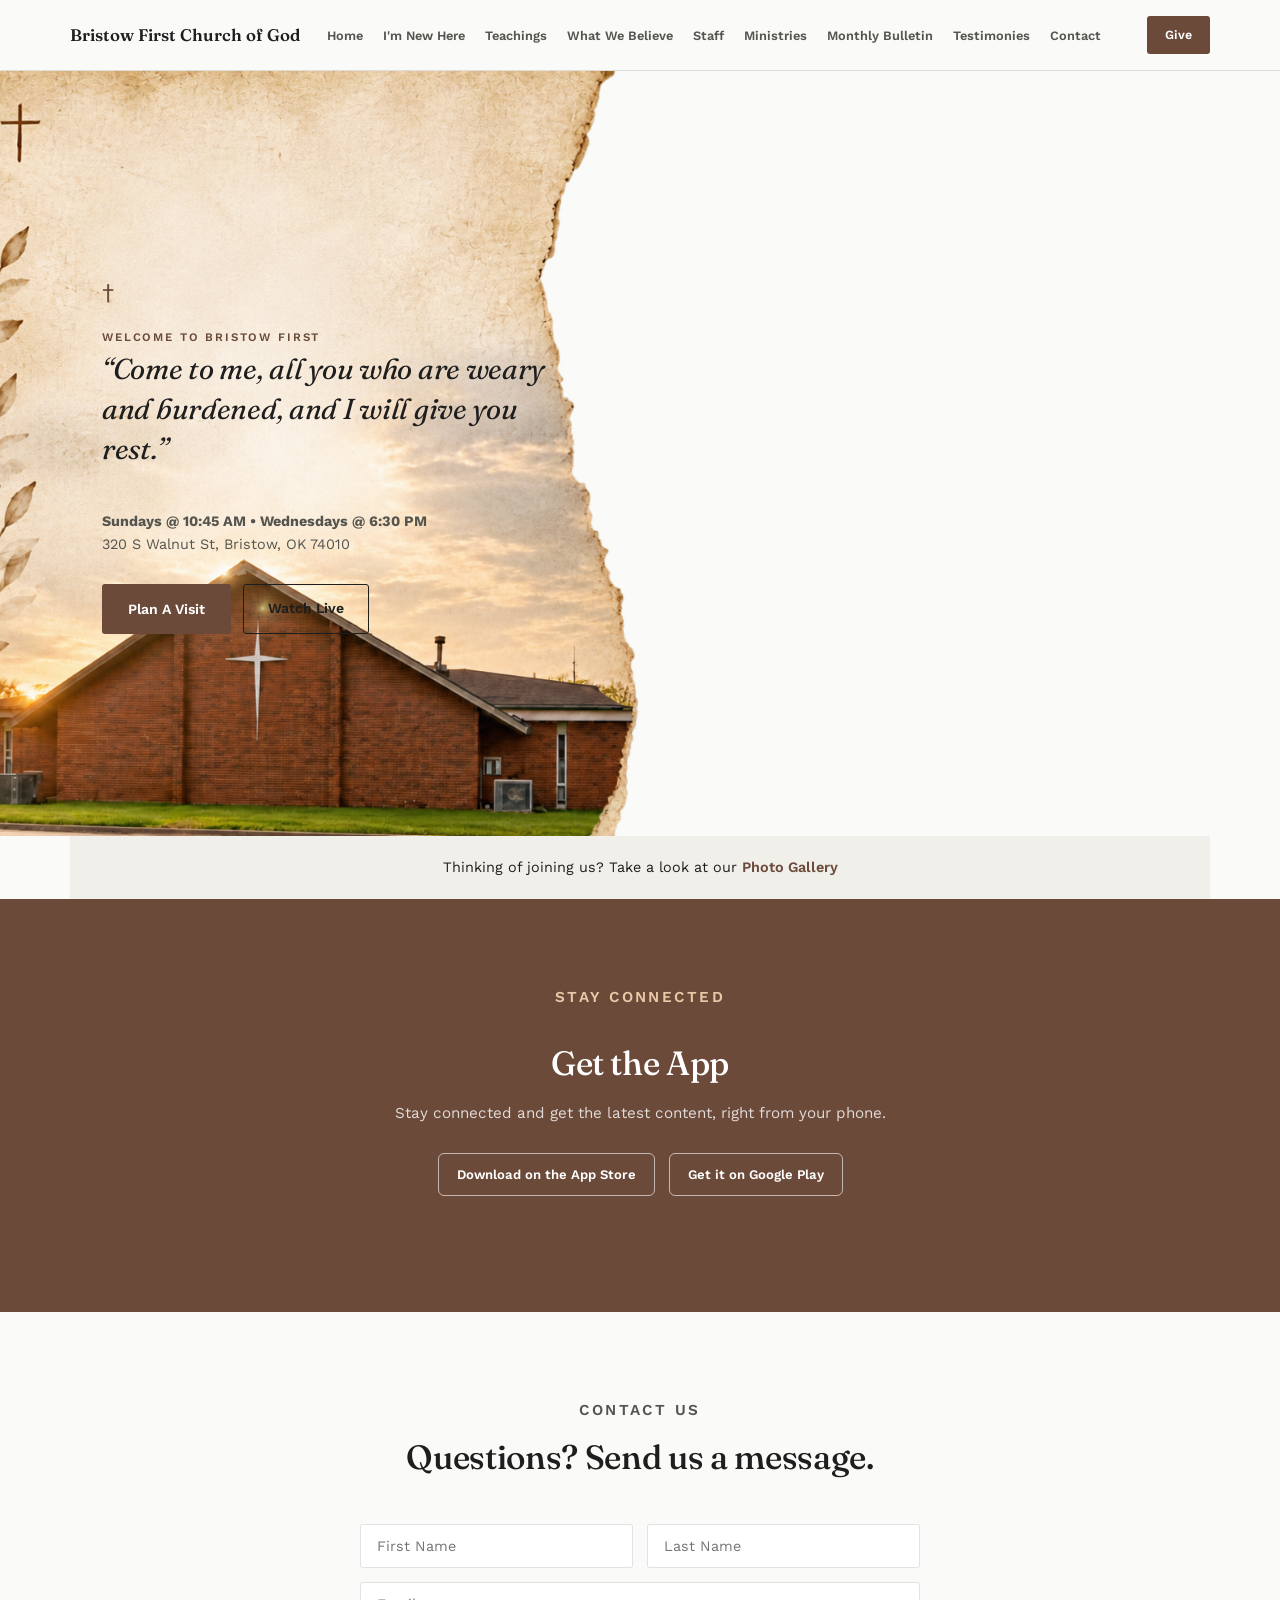
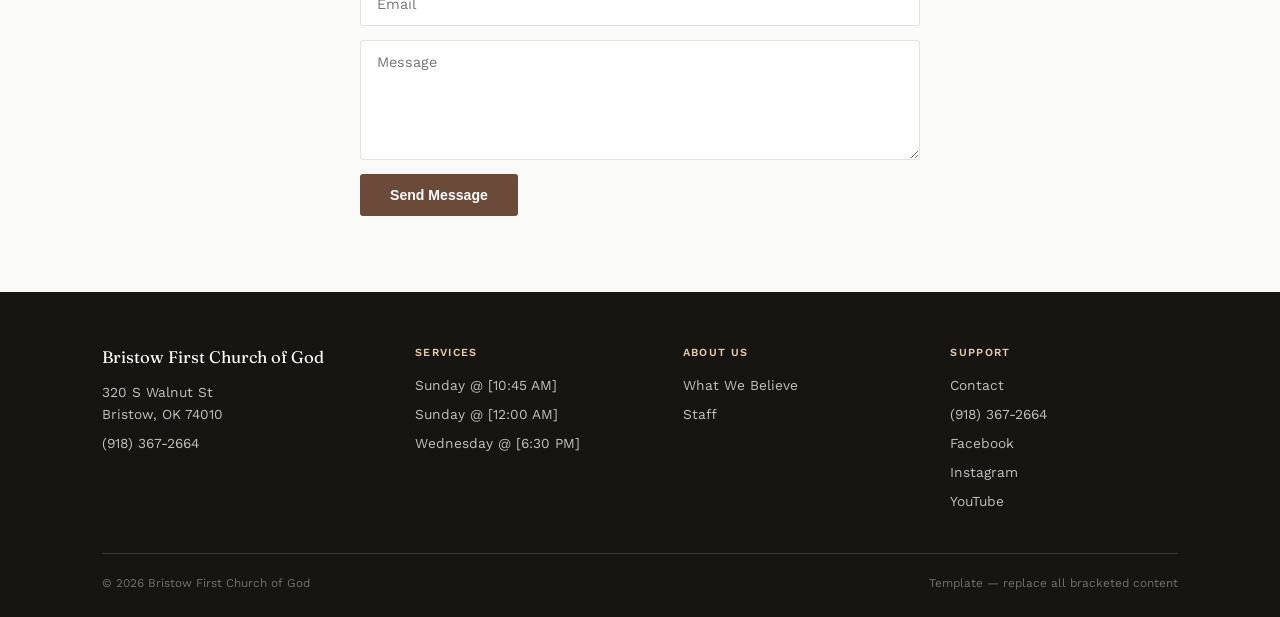
==== index.html @ 382f7d97 "added slideshow and hero banner" ====
<!DOCTYPE html>
<html lang="en">
<head>
<meta charset="UTF-8">
<meta name="viewport" content="width=device-width, initial-scale=1.0">
<title>Bristow First Church of God</title>
<link rel="preconnect" href="https://fonts.googleapis.com">
<link href="https://fonts.googleapis.com/css2?family=Fraunces:ital,opsz,wght@0,9..144,300;0,9..144,400;0,9..144,500;0,9..144,600;1,9..144,400&family=Work+Sans:wght@300;400;500;600&display=swap" rel="stylesheet">
<link rel="stylesheet" href="styles.css">
</head>
<body>

<header>
  <div class="wrap nav-row">
    <a href="index.html" class="brand">Bristow First Church of God</a>
    
    <!-- Mobile Hamburger Button -->
    <button class="nav-toggle" id="navToggle" aria-label="Toggle navigation">
      <span class="icon-bar"></span>
      <span class="icon-bar"></span>
      <span class="icon-bar"></span>
    </button>

    <!-- Navigation Menu (Slides out on mobile) -->
    <nav id="navMenu">
      <div class="mobile-nav-header">
        <span class="mobile-brand">Bristow First Church of God</span>
        <button class="nav-close" id="navClose" aria-label="Close menu">&times;</button>
      </div>
      <ul>
        <li><a href="index.html">Home</a></li>
        <li><a href="new.html">I'm New Here</a></li>
        <li><a href="teachings.html">Teachings</a></li>
        <li><a href="believe.html">What We Believe</a></li>
        <li><a href="staff.html">Staff</a></li>
        <li><a href="ministries.html">Ministries</a></li>
        <li><a href="bulletin.html">Monthly Bulletin</a></li>
        <li><a href="testimonies.html">Testimonies</a></li>
        <li><a href="contact.html">Contact</a></li>
        <li><a href="give.html" class="mobile-give-link">Give</a></li>
      </ul>
    </nav>
    <a href="give.html" class="nav-give desktop-only">Give</a>
  </div>
</header>

<section class="hero-wrapper">
  <!-- 1. The background slideshow container (fills the right side) -->
  <div class="slideshow-container">
    <div class="slide active" style="background-image: url('slide1.jpg');"></div>
    <div class="slide" style="background-image: url('slide2.jpg');"></div>
    <div class="slide" style="background-image: url('slide3.jpg');"></div>
  </div>

  <!-- 2. The torn-paper frame overlay (Your PNG/SVG image with transparent right side) -->
  <img src="torn-paper-frame.png" class="hero-frame-overlay" alt="Hero background design" />

  <!-- 3. The hero content positioned on top of the left side -->
  <div class="wrap hero-content">
    <div class="hero-text-block">
      <div class="cross-icon">†</div>
      <span class="eyebrow">WELCOME TO BRISTOW FIRST</span>
      <h1 class="hero-verse">“Come to me, all you who are weary and burdened, and I will give you rest.”</h1>
      
      <p class="hero-info">
        <strong>Sundays @ 10:45 AM • Wednesdays @ 6:30 PM</strong><br>
        320 S Walnut St, Bristow, OK 74010
      </p>

      <div class="hero-cta">
        <a href="#visit" class="btn-primary">Plan A Visit</a>
        <a href="#live" class="btn-outline-dark">Watch Live</a>
      </div>
    </div>
  </div>
</section>

<div class="gallery-strip wrap">
  Thinking of joining us? Take a look at our <a href="#">Photo Gallery</a>
</div>

<section class="app-band" id="ministries">
  <div class="wrap section-head">
    <p class="eyebrow" style="color:#E8C9A8;">Stay Connected</p>
    <h2>Get the App</h2>
    <p>Stay connected and get the latest content, right from your phone.</p>
    <div class="app-badges">
      <span class="app-badge">Download on the App Store</span>
      <span class="app-badge">Get it on Google Play</span>
    </div>
  </div>
</section>

<section id="contact">
  <div class="wrap">
    <div class="section-head">
      <p class="eyebrow">Contact Us</p>
      <h2>Questions? Send us a message.</h2>
    </div>
    <form class="contact-form" id="contactForm" onsubmit="handleContactSubmit(event)">
      <div class="form-row">
        <input type="text" id="firstName" placeholder="First Name" required>
        <input type="text" id="lastName" placeholder="Last Name" required>
      </div>
      <input type="email" id="email" placeholder="Email" required>
      <textarea id="message" placeholder="Message" required></textarea>
      <button type="submit">Send Message</button>
      <div id="formFeedback" style="display:none; font-size:0.9rem; font-weight:600; padding:10px; border-radius:4px; text-align:center; margin-top:10px;"></div>
    </form>
    <script>
    function handleContactSubmit(e) {
      e.preventDefault();
      const feedback = document.getElementById('formFeedback');
      
      // Custom form processing logic (e.g., integrate with Formspree, Web3Forms, or custom API)
      feedback.style.display = 'block';
      feedback.style.background = '#d4edda';
      feedback.style.color = '#155724';
      feedback.innerText = 'Thank you! Your message has been sent successfully.';
      
      document.getElementById('contactForm').reset();
    }
    </script>
  </div>
</section>

<footer>
  <div class="wrap">
    <div class="footer-grid">
      <div>
        <div class="footer-brand">Bristow First Church of God</div>
        <p>320 S Walnut St<br>Bristow, OK 74010</p>
        <p>(918) 367-2664</p>
      </div>
      <div>
        <h5>Services</h5>
        <p>Sunday @ [10:45 AM]</p>
        <p>Sunday @ [12:00 AM]</p>
        <p>Wednesday @ [6:30 PM]</p>
      </div>
      <div>
        <h5>About Us</h5>
        <a href="#beliefs">What We Believe</a>
        <a href="#staff">Staff</a>
      </div>
      <div>
        <h5>Support</h5>
        <a href="#contact">Contact</a>
        <p>(918) 367-2664</p>
        <a href="#">Facebook</a>
        <a href="#">Instagram</a>
        <a href="#">YouTube</a>
      </div>
    </div>
    <div class="footer-bottom">
      <span>© 2026 Bristow First Church of God</span>
      <span>Template — replace all bracketed content</span>
    </div>
  </div>
</footer>
<script>
  const navToggle = document.getElementById('navToggle');
  const navClose = document.getElementById('navClose');
  const navMenu = document.getElementById('navMenu');

  if (navToggle && navMenu) {
    navToggle.addEventListener('click', () => {
      navMenu.classList.add('is-open');
      document.body.style.overflow = 'hidden'; // Prevent background scrolling
    });
  }

  if (navClose && navMenu) {
    navClose.addEventListener('click', () => {
      navMenu.classList.remove('is-open');
      document.body.style.overflow = '';
    });
  }

  document.addEventListener("DOMContentLoaded", () => {
  const slides = document.querySelectorAll(".slide");
  let currentSlide = 0;

  function nextSlide() {
    slides[currentSlide].classList.remove("active");
    currentSlide = (currentSlide + 1) % slides.length;
    slides[currentSlide].classList.add("active");
  }

  // Change image every 5 seconds
  setInterval(nextSlide, 5000);
});
</script>
</body>
</html>
---- styles.css ----
:root {
  --bg: #FAFAF8;
  --ink: #1E1E1E;
  --ink-soft: #55554F;
  --accent: #6B4A3A;
  --accent-deep: #543A2E;
  --line: rgba(30,30,30,0.12);
  --panel: #F1EFEA;
}
* { box-sizing: border-box; margin: 0; padding: 0; }
html { scroll-behavior: smooth; }
body {
  background: var(--bg); color: var(--ink);
  font-family: 'Work Sans', sans-serif; line-height: 1.6;
  -webkit-font-smoothing: antialiased;
}
h1, h2, h3 { font-family: 'Fraunces', serif; font-weight: 500; letter-spacing: -0.01em; }
a { color: inherit; text-decoration: none; }
.wrap { max-width: 1140px; margin: 0 auto; padding: 0 32px; }
.eyebrow { font-size: 0.72rem; letter-spacing: 0.16em; text-transform: uppercase; color: var(--accent); font-weight: 600; }

/* ---- Header / wide flat nav ---- */
header { position: sticky; top: 0; z-index: 50; background: rgba(250,250,248,0.95); backdrop-filter: blur(8px); border-bottom: 1px solid var(--line); }
.nav-row { display: flex; align-items: center; justify-content: space-between; padding: 16px 0; gap: 20px; }
.brand { font-family: 'Fraunces', serif; font-size: 1.05rem; font-weight: 600; white-space: nowrap; }
nav ul { list-style: none; display: flex; gap: 20px; flex-wrap: wrap; }
nav a { font-size: 0.8rem; font-weight: 600; color: var(--ink-soft); white-space: nowrap; }
nav a:hover, nav a.active { color: var(--accent); }
.nav-give { background: var(--accent); color: #fff !important; padding: 9px 18px; border-radius: 3px; font-size: 0.78rem; font-weight: 600; white-space: nowrap; }
.nav-give:hover { background: var(--accent-deep); }

/* ---- Hero: full-bleed image w/ overlay verse + service times card ---- */
.hero {
  position: relative;
  min-height: 84vh;
  display: flex; align-items: flex-end;
  background: linear-gradient(180deg, rgba(30,25,20,0.15) 0%, rgba(20,16,13,0.75) 100%), var(--panel);
  color: #fff;
}
.hero-placeholder-note {
  position: absolute; top: 16px; left: 16px;
  background: rgba(255,255,255,0.9); color: var(--ink);
  font-size: 0.72rem; font-weight: 600; padding: 6px 12px; border-radius: 3px;
}
.hero-inner { width: 100%; padding: 60px 0 48px; }
.hero-verse {
  font-size: clamp(1.3rem, 2.6vw, 1.8rem);
  font-style: italic; font-weight: 400;
  max-width: 26ch; margin-bottom: 40px;
  line-height: 1.4;
}
.hero-panel {
  display: flex; justify-content: space-between; align-items: flex-end;
  gap: 32px; flex-wrap: wrap;
  border-top: 1px solid rgba(255,255,255,0.25); padding-top: 28px;
}
.hero-addr { font-size: 0.9rem; letter-spacing: 0.03em; }
.hero-times .eyebrow { color: #E8C9A8; }
.hero-times-list { font-size: 0.95rem; margin-top: 8px; line-height: 1.7; }
.hero-cta { display: flex; gap: 12px; flex-wrap: wrap; }
.btn-primary { background: var(--accent); color: #fff; padding: 14px 26px; border-radius: 3px; font-size: 0.88rem; font-weight: 600; display: inline-block; transition: background 0.2s; }
.btn-primary:hover { background: var(--accent-deep); }
.btn-outline { border: 1.5px solid rgba(255,255,255,0.7); color: #fff; padding: 12.5px 24px; border-radius: 3px; font-size: 0.88rem; font-weight: 600; display: inline-block; }
.btn-outline:hover { background: rgba(255,255,255,0.12); }

/* Hero Container Layering */
.hero-wrapper {
  position: relative;
  width: 100%;
  min-height: 85vh;
  overflow: hidden;
  display: flex;
  align-items: center;
}

/* 1. Background Slideshow (Sits behind the frame) */
.slideshow-container {
  position: absolute;
  top: 0;
  right: 0;
  width: 55%; /* Covers the right section */
  height: 100%;
  z-index: 1;
}

.slide {
  position: absolute;
  inset: 0;
  background-size: cover;
  background-position: center;
  opacity: 0;
  transition: opacity 1.2s ease-in-out;
}

.slide.active {
  opacity: 1;
}

/* 2. Torn Paper Frame Overlay */
.hero-frame-overlay {
  position: absolute;
  inset: 0;
  width: 100%;
  height: 100%;
  object-fit: cover;
  z-index: 2; /* Sits on top of the slideshow */
  pointer-events: none;
}

/* 3. Foreground Text Content */
.hero-content {
  position: relative;
  z-index: 3; /* Sits above everything */
  width: 100%;
}

.hero-text-block {
  max-width: 480px;
  padding: 40px 0;
}

.cross-icon {
  font-size: 1.5rem;
  color: var(--accent);
  margin-bottom: 12px;
}

.hero-info {
  margin: 20px 0 28px;
  font-size: 0.9rem;
  color: var(--ink-soft);
  line-height: 1.6;
}

.btn-outline-dark {
  border: 1.5px solid var(--ink);
  color: var(--ink);
  padding: 12.5px 24px;
  border-radius: 3px;
  font-size: 0.88rem;
  font-weight: 600;
  display: inline-block;
  transition: all 0.2s;
}

.btn-outline-dark:hover {
  background: var(--ink);
  color: #fff;
}

/* Mobile Adjustments */
@media (max-width: 900px) {
  .slideshow-container {
    width: 100%;
    opacity: 0.3; /* Soft background on small screens */
  }
}

/* ---- Gallery teaser link ---- */
.gallery-strip { padding: 20px 0; text-align: center; background: var(--panel); font-size: 0.9rem; }
.gallery-strip a { color: var(--accent); font-weight: 600; }
.gallery-strip a:hover { text-decoration: underline; }

section { padding: 76px 0; }
.section-head { max-width: 560px; margin: 0 auto 40px; text-align: center; }
.section-head h2 { font-size: clamp(1.6rem, 2.8vw, 2.1rem); margin-top: 8px; }
.section-head p { color: var(--ink-soft); margin-top: 10px; font-size: 0.95rem; }

/* ---- Get the App block ---- */
.app-band { background: var(--accent); color: #fff; text-align: center; }
.app-band h2 { color: #fff; }
.app-band p { color: rgba(255,255,255,0.8); margin: 10px 0 28px; }
.app-badges { display: flex; justify-content: center; gap: 14px; flex-wrap: wrap; }
.app-badge {
  border: 1.5px solid rgba(255,255,255,0.6); border-radius: 6px;
  padding: 10px 18px; font-size: 0.82rem; font-weight: 600;
}

/* ---- Contact form ---- */
.contact-form { max-width: 560px; margin: 0 auto; display: grid; gap: 14px; }
.form-row { display: grid; grid-template-columns: 1fr 1fr; gap: 14px; }
input, textarea {
  width: 100%; padding: 13px 16px; border: 1px solid var(--line); border-radius: 3px;
  font-family: 'Work Sans', sans-serif; font-size: 0.9rem; background: #fff; color: var(--ink);
}
textarea { min-height: 120px; resize: vertical; }
.contact-form button {
  justify-self: start; background: var(--accent); color: #fff; border: none;
  padding: 13px 30px; border-radius: 3px; font-size: 0.88rem; font-weight: 600; cursor: pointer;
}
.contact-form button:hover { background: var(--accent-deep); }

/* ---- Footer: Services / About / Support columns ---- */
footer { background: #171512; color: rgba(250,250,248,0.75); padding: 52px 0 24px; }
.footer-grid { display: grid; grid-template-columns: 1.2fr 1fr 1fr 1fr; gap: 40px; padding-bottom: 34px; border-bottom: 1px solid rgba(250,250,248,0.15); }
.footer-brand { font-family: 'Fraunces', serif; color: #fff; font-size: 1.05rem; margin-bottom: 10px; }
.footer-grid h5 { font-size: 0.68rem; letter-spacing: 0.12em; text-transform: uppercase; color: #E8C9A8; margin-bottom: 12px; font-weight: 600; }
.footer-grid p, .footer-grid a { font-size: 0.86rem; display: block; margin-bottom: 7px; color: rgba(250,250,248,0.75); }
.footer-grid a:hover { color: #fff; }
.footer-bottom { padding-top: 20px; display: flex; justify-content: space-between; font-size: 0.74rem; color: rgba(250,250,248,0.4); flex-wrap: wrap; gap: 10px; }

/* ==========================================================
   "I'm New Here" page
   ========================================================== */

/* Simple page header banner (no full hero image needed here) */
.page-banner {
  background: var(--panel);
  padding: 64px 0 48px;
  text-align: center;
  border-bottom: 1px solid var(--line);
}
.page-banner h1 { font-size: clamp(2rem, 4vw, 2.8rem); margin: 10px 0 16px; }
.page-banner p { color: var(--ink-soft); max-width: 56ch; margin: 0 auto; font-size: 1.02rem; }

/* Welcome video/media block */
.welcome-media {
  aspect-ratio: 16/9;
  max-width: 820px;
  margin: 0 auto;
  background: #17140f;
  border-radius: 6px;
  display: flex; align-items: center; justify-content: center;
  position: relative;
  overflow: hidden;
}
.welcome-media-note {
  color: rgba(255,255,255,0.55);
  font-size: 0.82rem;
  font-weight: 600;
  text-align: center;
}
.play-circle {
  width: 64px; height: 64px; border-radius: 50%;
  background: var(--accent);
  display: flex; align-items: center; justify-content: center;
  margin: 0 auto 14px;
}

/* Three-way CTA cards: Get Connected / I Need Prayer / Plan Your Visit */
.new-cta-grid {
  display: grid;
  grid-template-columns: repeat(3, 1fr);
  gap: 22px;
}
.new-cta-card {
  background: #fff;
  border: 1px solid var(--line);
  border-radius: 6px;
  padding: 34px 28px;
  text-align: center;
  transition: transform 0.2s, box-shadow 0.2s;
}
.new-cta-card:hover { transform: translateY(-3px); box-shadow: 0 18px 34px -20px rgba(30,30,30,0.28); }
.new-cta-icon {
  width: 48px; height: 48px; border-radius: 50%;
  background: var(--panel);
  display: flex; align-items: center; justify-content: center;
  margin: 0 auto 18px;
}
.new-cta-card h3 { font-size: 1.15rem; margin-bottom: 10px; }
.new-cta-card p { color: var(--ink-soft); font-size: 0.9rem; margin-bottom: 20px; }
.new-cta-card a.btn-primary { padding: 11px 22px; font-size: 0.82rem; }

/* "What to expect" simple list section */
.expect-list {
  max-width: 720px;
  margin: 0 auto;
  display: grid;
  gap: 22px;
}
.expect-item { display: flex; gap: 18px; align-items: flex-start; }
.expect-num {
  font-family: 'Fraunces', serif; font-style: italic; color: var(--accent);
  font-size: 1.15rem; width: 30px; flex-shrink: 0;
}
.expect-item h4 { font-size: 1rem; margin-bottom: 4px; }
.expect-item p { color: var(--ink-soft); font-size: 0.9rem; }

/* ==========================================================
   Teachings page
   ========================================================== */
.current-series {
  background: var(--panel);
  border-radius: 8px;
  padding: 36px;
  display: flex; justify-content: space-between; align-items: center;
  gap: 24px; flex-wrap: wrap;
  margin-bottom: 56px;
}
.current-series h3 { font-size: 1.3rem; margin: 6px 0 6px; }
.current-series p { color: var(--ink-soft); font-size: 0.92rem; }

.book-columns { display: grid; grid-template-columns: 1fr 1fr; gap: 48px; }
.book-columns h3 { font-size: 0.9rem; letter-spacing: 0.1em; text-transform: uppercase; color: var(--accent); margin-bottom: 18px; }
.book-list { list-style: none; columns: 2; gap: 20px; }
.book-list li { margin-bottom: 10px; break-inside: avoid; }
.book-list a { font-size: 0.92rem; color: var(--ink); border-bottom: 1px solid transparent; }
.book-list a:hover { color: var(--accent); border-bottom-color: var(--accent); }

.topic-chip-row { display: flex; flex-wrap: wrap; gap: 10px; margin-top: 56px; }
.topic-chip {
  border: 1px solid var(--line); border-radius: 20px; padding: 9px 18px;
  font-size: 0.84rem; font-weight: 500; color: var(--ink-soft);
}
.topic-chip:hover { border-color: var(--accent); color: var(--accent); }

/* ==========================================================
   What We Believe page
   ========================================================== */
.belief-block { max-width: 760px; margin: 0 auto; }
.belief-item { padding: 26px 0; border-bottom: 1px solid var(--line); }
.belief-item:last-child { border-bottom: none; }
.belief-item h3 { font-size: 1rem; letter-spacing: 0.06em; text-transform: uppercase; color: var(--accent); margin-bottom: 10px; }
.belief-item p { color: var(--ink-soft); font-size: 0.95rem; }
.belief-placeholder-flag {
  background: var(--panel); border: 1px dashed var(--accent);
  border-radius: 6px; padding: 18px 22px; font-size: 0.86rem; color: var(--ink-soft);
  margin-bottom: 44px;
}

/* ==========================================================
   Staff page
   ========================================================== */
.staff-section-label {
  font-family: 'Fraunces', serif; font-size: 1.4rem; margin: 64px 0 28px;
  padding-top: 8px; border-top: 1px solid var(--line);
}
.staff-section-label:first-of-type { border-top: none; margin-top: 0; }
.staff-grid { display: grid; grid-template-columns: repeat(3, 1fr); gap: 32px; }
.staff-grid.board { grid-template-columns: repeat(4, 1fr); }
.staff-card { text-align: left; }
.staff-photo {
  aspect-ratio: 1/1; border-radius: 6px; background: var(--panel);
  display: flex; align-items: center; justify-content: center;
  color: var(--ink-soft); font-size: 0.78rem; font-weight: 600; margin-bottom: 16px;
}
.staff-card h3 { font-size: 1.05rem; margin-bottom: 3px; }
.staff-card .staff-role { color: var(--accent); font-size: 0.84rem; font-weight: 600; margin-bottom: 4px; }
.staff-card .staff-email { color: var(--ink-soft); font-size: 0.82rem; }

/* ==========================================================
   Ministries page
   ========================================================== */
.ministries-grid { display: grid; grid-template-columns: repeat(3, 1fr); gap: 22px; }
.ministry-card {
  background: #fff; border: 1px solid var(--line); border-radius: 6px; padding: 28px;
  transition: transform 0.2s, box-shadow 0.2s;
}
.ministry-card:hover { transform: translateY(-3px); box-shadow: 0 16px 30px -18px rgba(30,30,30,0.25); }
.ministry-card h3 { font-size: 1.05rem; margin-bottom: 8px; }
.ministry-card p { color: var(--ink-soft); font-size: 0.88rem; }

/* ==========================================================
   Monthly Bulletin page
   ========================================================== */
.bulletin-frame {
  max-width: 640px; margin: 0 auto;
  aspect-ratio: 8.5/11; background: var(--panel); border: 1px solid var(--line); border-radius: 6px;
  display: flex; align-items: center; justify-content: center;
  color: var(--ink-soft); font-size: 0.85rem; font-weight: 600;
}
.bulletin-archive { max-width: 640px; margin: 32px auto 0; display: grid; gap: 10px; }
.bulletin-archive-row {
  display: flex; justify-content: space-between; align-items: center;
  padding: 14px 18px; border: 1px solid var(--line); border-radius: 4px; font-size: 0.9rem;
}
.bulletin-archive-row a { color: var(--accent); font-weight: 600; font-size: 0.84rem; }

/* ==========================================================
   Testimonies page
   ========================================================== */
.testimony-grid { display: grid; grid-template-columns: repeat(3, 1fr); gap: 24px; }
.testimony-card { background: #fff; border: 1px solid var(--line); border-radius: 6px; overflow: hidden; }
.testimony-thumb {
  aspect-ratio: 16/9; background: #17140f;
  display: flex; align-items: center; justify-content: center;
}
.testimony-body { padding: 18px 20px; }
.testimony-body h3 { font-size: 0.98rem; }

/* ==========================================================
   Contact page
   ========================================================== */
.contact-layout { display: grid; grid-template-columns: 1fr 1fr; gap: 64px; align-items: start; }
.contact-info-block { display: grid; gap: 28px; }
.contact-info-item h4 { font-size: 0.72rem; letter-spacing: 0.12em; text-transform: uppercase; color: var(--accent); margin-bottom: 8px; font-weight: 600; }
.contact-info-item p { font-size: 1rem; }
.service-time-row { display: flex; justify-content: space-between; font-size: 0.92rem; padding: 10px 0; border-bottom: 1px solid var(--line); }
.service-time-row:last-child { border-bottom: none; }

/* ==========================================================
   Give page
   ========================================================== */
.give-panel {
  max-width: 620px; margin: 0 auto;
  background: var(--panel); border-radius: 8px; padding: 48px;
  text-align: center;
}
.give-panel h2 { margin: 12px 0 14px; }
.give-panel p { color: var(--ink-soft); margin-bottom: 26px; }
.give-methods { display: flex; flex-direction: column; gap: 10px; margin-top: 30px; text-align: left; }
.give-method-row {
  display: flex; justify-content: space-between; align-items: center;
  background: #fff; border: 1px solid var(--line); border-radius: 4px; padding: 14px 18px; font-size: 0.9rem;
}

/* ==========================================================
   Responsive Breakpoints
   ========================================================== */

/* Tablet & Smaller Devices */
@media (max-width: 900px) {
  .wrap { padding: 0 20px; }
  .book-columns { grid-template-columns: 1fr; }
  .staff-grid, .staff-grid.board, .ministries-grid, .testimony-grid { grid-template-columns: repeat(2, 1fr); }
  .contact-layout { grid-template-columns: 1fr; gap: 40px; }
  .footer-grid { grid-template-columns: repeat(2, 1fr); gap: 30px; }
  nav ul { gap: 12px 16px; }
}

/* Base Navigation Styles */
.nav-toggle {
  display: none;
  background: none;
  border: none;
  cursor: pointer;
  padding: 8px;
  flex-direction: column;
  gap: 5px;
}

.icon-bar {
  display: block;
  width: 22px;
  height: 2px;
  background-color: var(--ink);
  transition: all 0.3s ease;
}

.mobile-nav-header {
  display: none;
}

.mobile-give-link {
  display: none;
}

/* Base Navigation Toggle Styling */
.nav-toggle {
  display: none;
  background: none;
  border: none;
  cursor: pointer;
  padding: 8px;
  flex-direction: column;
  gap: 5px;
}

.icon-bar {
  display: block;
  width: 22px;
  height: 2px;
  background-color: var(--ink);
  transition: all 0.3s ease;
}

.mobile-nav-header {
  display: none;
}

.mobile-give-link {
  display: none;
}

/* ==========================================
   Desktop Navigation (901px and above)
   ========================================== */
@media (min-width: 901px) {
  nav {
    position: static !important;
    width: auto !important;
    height: auto !important;
    background: transparent !important;
    opacity: 1 !important;
    pointer-events: auto !important;
    padding: 0 !important;
  }

  nav ul {
    display: flex !important;
    flex-direction: row !important;
    list-style: none;
    gap: 20px;
    margin: 0;
    padding: 0;
    align-items: center;
  }

  nav a {
    font-size: 0.8rem;
    font-weight: 600;
    color: var(--ink-soft);
    white-space: nowrap;
    text-decoration: none;
  }

  nav a:hover, nav a.active {
    color: var(--accent);
  }

  .nav-toggle,
  .mobile-nav-header,
  .mobile-give-link {
    display: none !important;
  }
}

/* ==========================================
   Mobile Navigation Overlay (900px and below)
   ========================================== */
@media (max-width: 900px) {
  .desktop-only {
    display: none !important;
  }

  .nav-toggle {
    display: flex;
  }

  /* Full-screen dark overlay menu */
  nav {
    position: fixed;
    top: 0;
    left: 0;
    width: 100vw;
    height: 100vh;
    background: rgba(18, 16, 14, 0.96);
    backdrop-filter: blur(10px);
    z-index: 100;
    padding: 32px 24px;
    display: flex;
    flex-direction: column;
    opacity: 0;
    pointer-events: none;
    transition: opacity 0.25s ease-in-out;
  }

  /* Active state toggled by JavaScript */
  nav.is-open {
    opacity: 1;
    pointer-events: auto;
  }

  .mobile-nav-header {
    display: flex;
    justify-content: space-between;
    align-items: center;
    width: 100%;
    margin-bottom: 24px;
    padding-bottom: 12px;
    border-bottom: 1px solid rgba(255, 255, 255, 0.1);
  }

  .mobile-brand {
    color: rgba(255, 255, 255, 0.5);
    font-size: 0.75rem;
    letter-spacing: 0.12em;
    text-transform: uppercase;
    font-weight: 600;
  }

  .nav-close {
    background: none;
    border: none;
    color: #fff;
    font-size: 2rem;
    line-height: 1;
    cursor: pointer;
  }

  nav ul {
    display: flex;
    flex-direction: column;
    align-items: flex-start;
    gap: 18px;
    width: 100%;
    padding: 0;
    list-style: none;
  }

  nav a {
    color: #ffffff;
    font-size: 1.25rem;
    font-weight: 500;
    text-decoration: none;
  }

  nav a:hover, nav a.active {
    color: #E8C9A8;
  }

  .mobile-give-link {
    display: inline-block;
    color: #fff;
  }
}
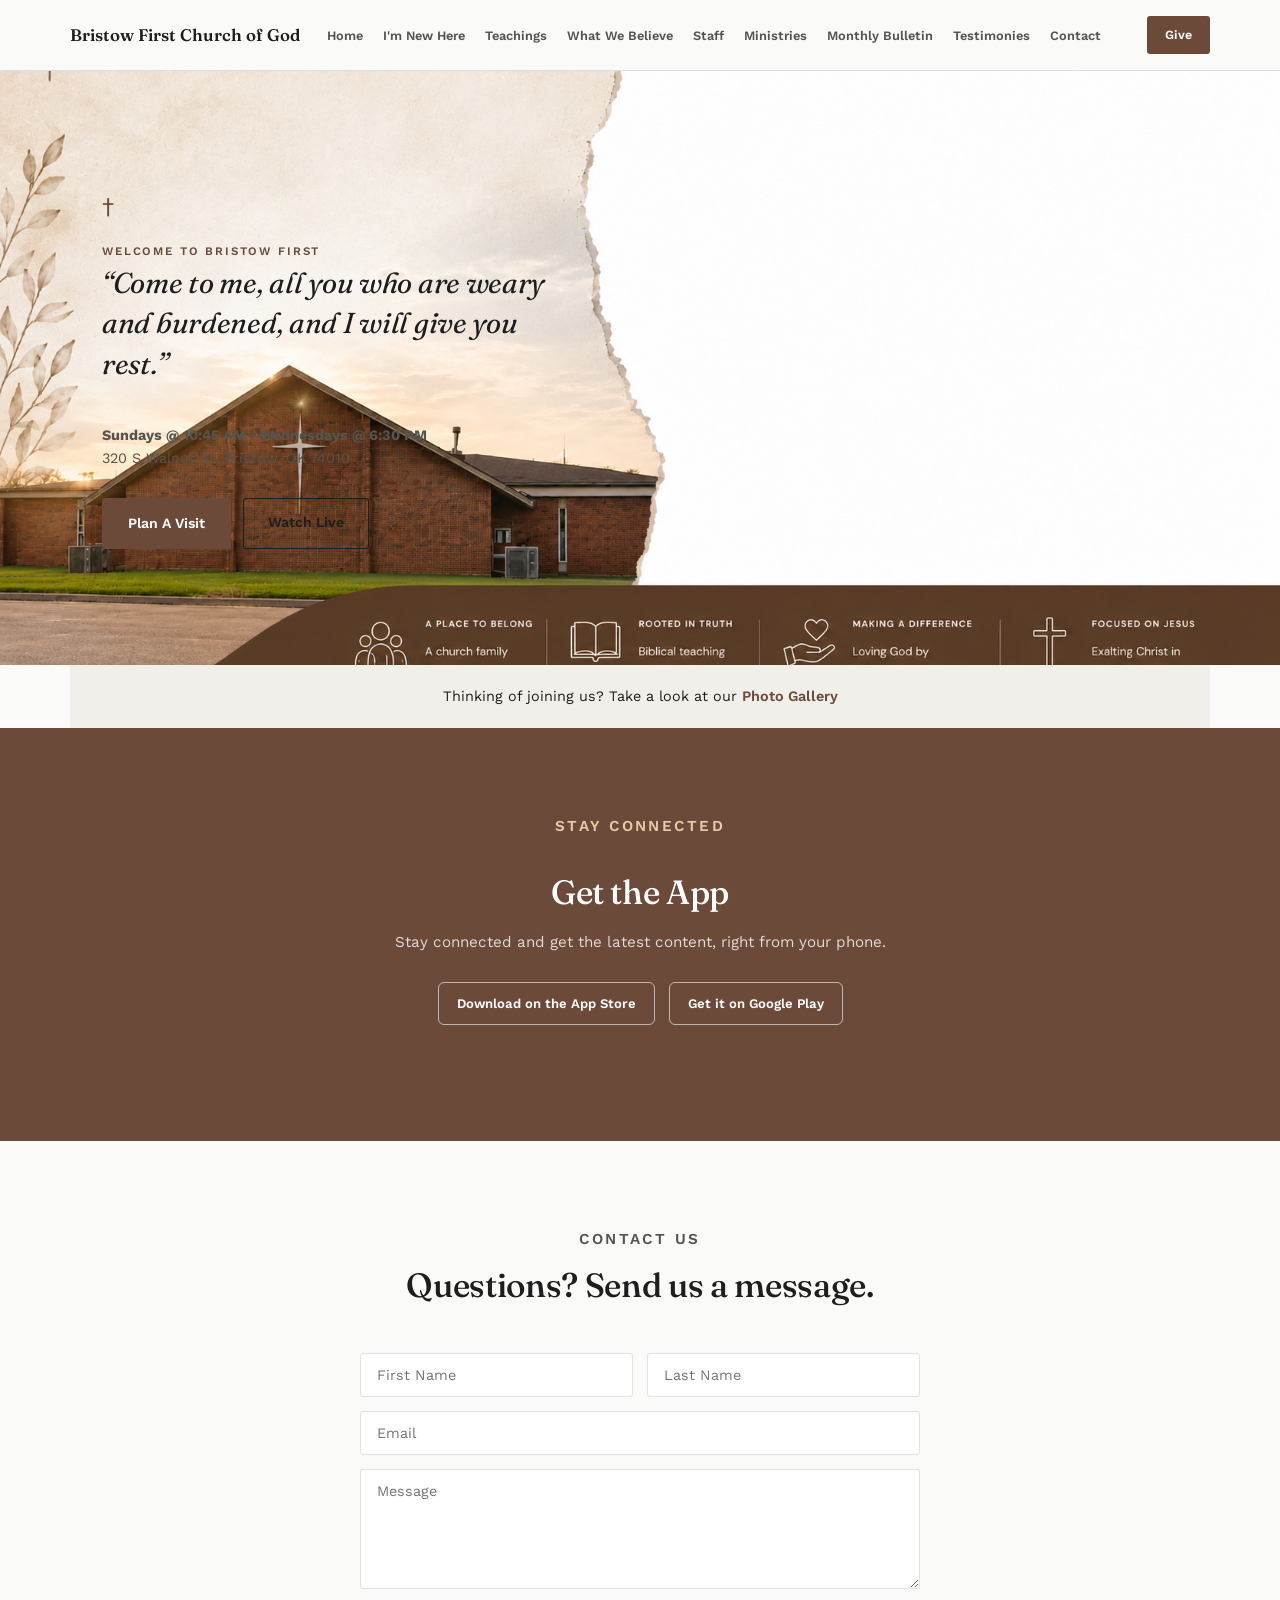
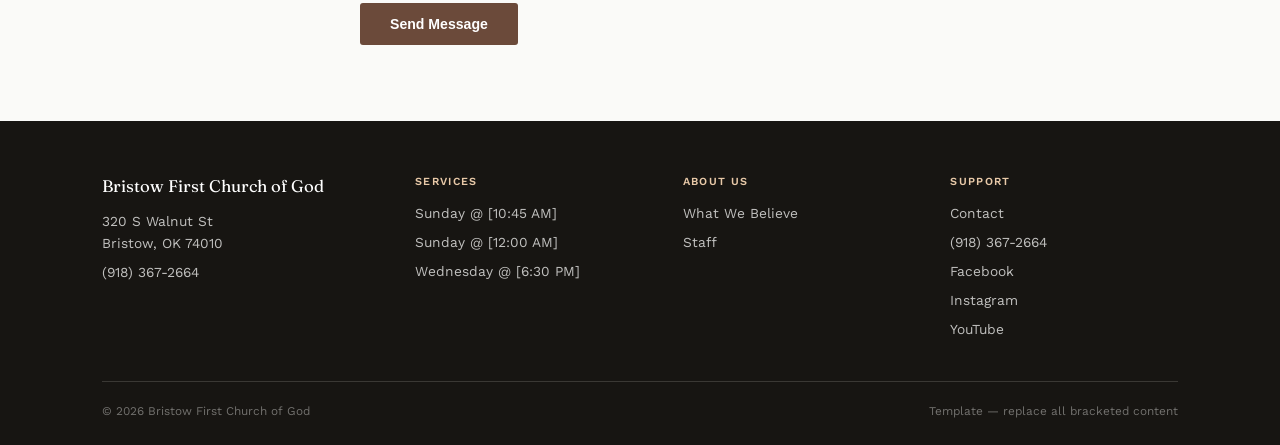
==== commit 854ff4ec: "changed image" ====
--- a/index.html
+++ b/index.html
@@ -53,7 +53,7 @@
   </div>
 
   <!-- 2. The torn-paper frame overlay (Your PNG/SVG image with transparent right side) -->
-  <img src="torn-paper-frame.png" class="hero-frame-overlay" alt="Hero background design" />
+  <img src="content.png" class="hero-frame-overlay" alt="Hero background design" />
 
   <!-- 3. The hero content positioned on top of the left side -->
   <div class="wrap hero-content">
--- a/styles.css
+++ b/styles.css
@@ -64,21 +64,37 @@
 .btn-outline:hover { background: rgba(255,255,255,0.12); }
 
 /* Hero Container Layering */
+/* 1. Hero Outer Wrapper */
 .hero-wrapper {
   position: relative;
   width: 100%;
-  min-height: 85vh;
+  /* Replace fixed vh heights with a natural aspect-ratio or auto height */
+  height: auto;
+  min-height: auto;
   overflow: hidden;
   display: flex;
   align-items: center;
 }
 
-/* 1. Background Slideshow (Sits behind the frame) */
+/* 2. Torn Paper Frame Overlay */
+.hero-frame-overlay {
+  position: absolute;
+  top: 0;
+  left: 0;
+  width: 100%;
+  height: 100%;
+  /* Change 'cover' to 'contain' if you NEVER want the edges cut off */
+  object-fit: fill; 
+  z-index: 2;
+  pointer-events: none;
+}
+
+/* 3. Background Slideshow Container */
 .slideshow-container {
   position: absolute;
   top: 0;
   right: 0;
-  width: 55%; /* Covers the right section */
+  width: 50%; /* Adjust width to match where the white space begins */
   height: 100%;
   z-index: 1;
 }
@@ -86,7 +102,7 @@
 .slide {
   position: absolute;
   inset: 0;
-  background-size: cover;
+  background-size: cover; /* Cover works here since it's just photos inside the cutout */
   background-position: center;
   opacity: 0;
   transition: opacity 1.2s ease-in-out;
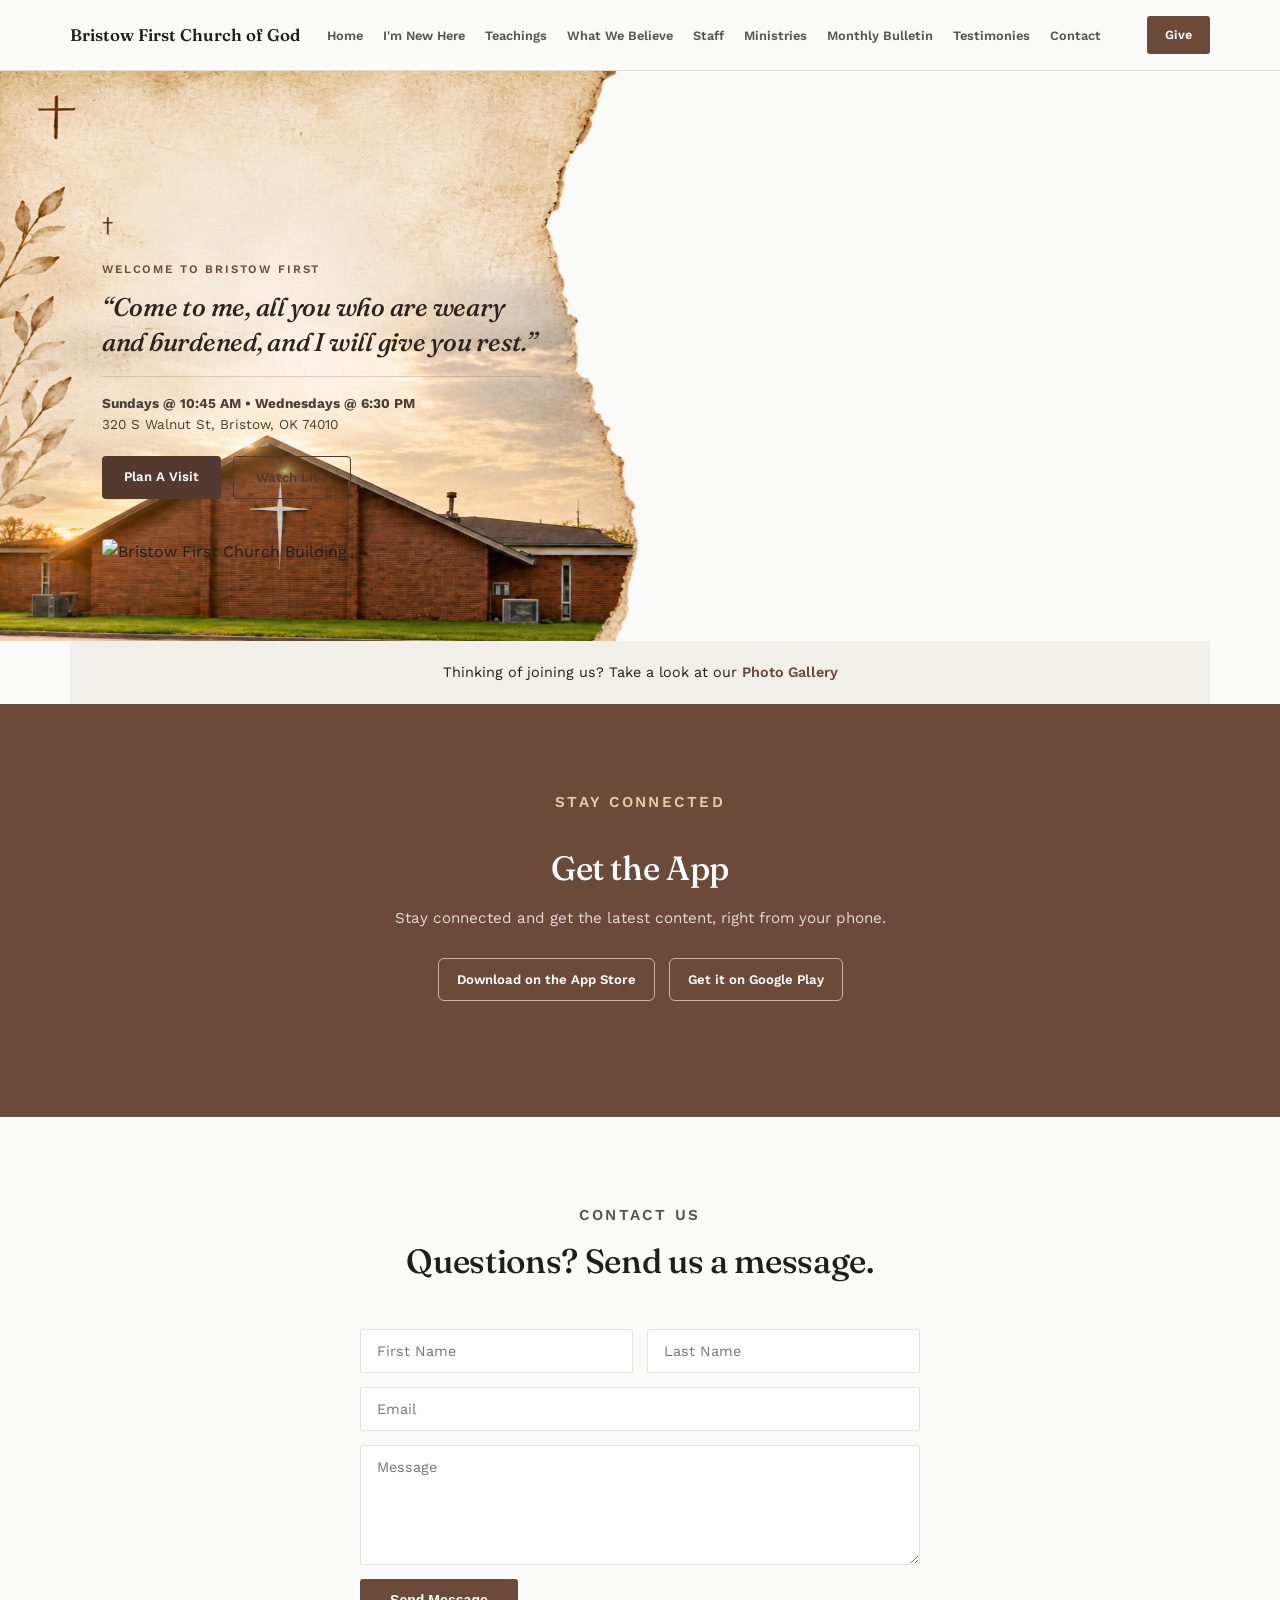
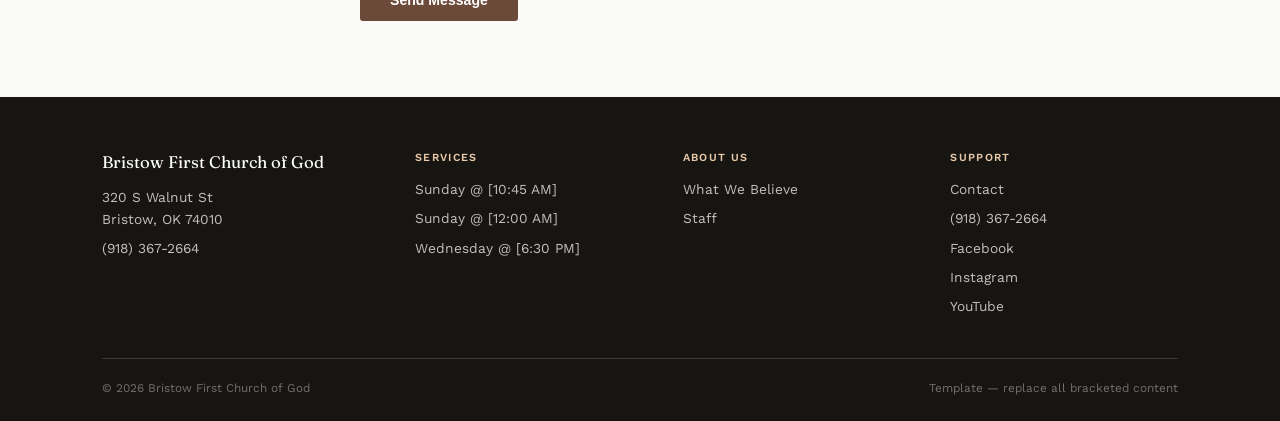
==== commit 271b85b7: "fixed hero text" ====
--- a/index.html
+++ b/index.html
@@ -45,32 +45,43 @@
 </header>
 
 <section class="hero-wrapper">
-  <!-- 1. The background slideshow container (fills the right side) -->
+  <!-- Slideshow area on the right -->
   <div class="slideshow-container">
     <div class="slide active" style="background-image: url('slide1.jpg');"></div>
     <div class="slide" style="background-image: url('slide2.jpg');"></div>
-    <div class="slide" style="background-image: url('slide3.jpg');"></div>
-  </div>
-
-  <!-- 2. The torn-paper frame overlay (Your PNG/SVG image with transparent right side) -->
-  <img src="content.png" class="hero-frame-overlay" alt="Hero background design" />
-
-  <!-- 3. The hero content positioned on top of the left side -->
-  <div class="wrap hero-content">
-    <div class="hero-text-block">
-      <div class="cross-icon">†</div>
-      <span class="eyebrow">WELCOME TO BRISTOW FIRST</span>
-      <h1 class="hero-verse">“Come to me, all you who are weary and burdened, and I will give you rest.”</h1>
+  </div>
+
+  <!-- Torn Paper Frame Overlay -->
+  <img src="torn-paper-frame.png" class="hero-frame-overlay" alt="Torn paper layout" />
+
+  <!-- Content Layer -->
+  <div class="hero-content">
+    <div class="hero-grid">
       
-      <p class="hero-info">
-        <strong>Sundays @ 10:45 AM • Wednesdays @ 6:30 PM</strong><br>
-        320 S Walnut St, Bristow, OK 74010
-      </p>
-
-      <div class="hero-cta">
-        <a href="#visit" class="btn-primary">Plan A Visit</a>
-        <a href="#live" class="btn-outline-dark">Watch Live</a>
-      </div>
+      <!-- Top Left: Verse & Info (Keeps text inside the paper section) -->
+      <div class="hero-text-card">
+        <div class="cross-icon">†</div>
+        <span class="eyebrow">WELCOME TO BRISTOW FIRST</span>
+        <h1 class="hero-verse">“Come to me, all you who are weary and burdened, and I will give you rest.”</h1>
+        
+        <div class="hero-divider"></div>
+
+        <p class="hero-details">
+          <strong>Sundays @ 10:45 AM • Wednesdays @ 6:30 PM</strong><br>
+          320 S Walnut St, Bristow, OK 74010
+        </p>
+
+        <div class="hero-cta-row">
+          <a href="#visit" class="btn-solid-brown">Plan A Visit</a>
+          <a href="#live" class="btn-outline-brown">Watch Live</a>
+        </div>
+      </div>
+
+      <!-- Bottom Left: Church Building Photo -->
+      <div class="hero-building-image">
+        <img src="church-building.jpg" alt="Bristow First Church Building" />
+      </div>
+
     </div>
   </div>
 </section>
--- a/styles.css
+++ b/styles.css
@@ -29,72 +29,28 @@
 .nav-give { background: var(--accent); color: #fff !important; padding: 9px 18px; border-radius: 3px; font-size: 0.78rem; font-weight: 600; white-space: nowrap; }
 .nav-give:hover { background: var(--accent-deep); }
 
-/* ---- Hero: full-bleed image w/ overlay verse + service times card ---- */
-.hero {
-  position: relative;
-  min-height: 84vh;
-  display: flex; align-items: flex-end;
-  background: linear-gradient(180deg, rgba(30,25,20,0.15) 0%, rgba(20,16,13,0.75) 100%), var(--panel);
-  color: #fff;
-}
-.hero-placeholder-note {
-  position: absolute; top: 16px; left: 16px;
-  background: rgba(255,255,255,0.9); color: var(--ink);
-  font-size: 0.72rem; font-weight: 600; padding: 6px 12px; border-radius: 3px;
-}
-.hero-inner { width: 100%; padding: 60px 0 48px; }
-.hero-verse {
-  font-size: clamp(1.3rem, 2.6vw, 1.8rem);
-  font-style: italic; font-weight: 400;
-  max-width: 26ch; margin-bottom: 40px;
-  line-height: 1.4;
-}
-.hero-panel {
-  display: flex; justify-content: space-between; align-items: flex-end;
-  gap: 32px; flex-wrap: wrap;
-  border-top: 1px solid rgba(255,255,255,0.25); padding-top: 28px;
-}
-.hero-addr { font-size: 0.9rem; letter-spacing: 0.03em; }
-.hero-times .eyebrow { color: #E8C9A8; }
-.hero-times-list { font-size: 0.95rem; margin-top: 8px; line-height: 1.7; }
-.hero-cta { display: flex; gap: 12px; flex-wrap: wrap; }
-.btn-primary { background: var(--accent); color: #fff; padding: 14px 26px; border-radius: 3px; font-size: 0.88rem; font-weight: 600; display: inline-block; transition: background 0.2s; }
-.btn-primary:hover { background: var(--accent-deep); }
-.btn-outline { border: 1.5px solid rgba(255,255,255,0.7); color: #fff; padding: 12.5px 24px; border-radius: 3px; font-size: 0.88rem; font-weight: 600; display: inline-block; }
-.btn-outline:hover { background: rgba(255,255,255,0.12); }
-
-/* Hero Container Layering */
-/* 1. Hero Outer Wrapper */
+/* ==========================================================
+   Hero Section (Torn Paper + Slideshow Layout)
+   ========================================================== */
+
+/* Outer Shell */
 .hero-wrapper {
   position: relative;
   width: 100%;
-  /* Replace fixed vh heights with a natural aspect-ratio or auto height */
   height: auto;
   min-height: auto;
   overflow: hidden;
   display: flex;
   align-items: center;
-}
-
-/* 2. Torn Paper Frame Overlay */
-.hero-frame-overlay {
-  position: absolute;
-  top: 0;
-  left: 0;
-  width: 100%;
-  height: 100%;
-  /* Change 'cover' to 'contain' if you NEVER want the edges cut off */
-  object-fit: fill; 
-  z-index: 2;
-  pointer-events: none;
-}
-
-/* 3. Background Slideshow Container */
+  background-color: var(--bg);
+}
+
+/* 1. Background Slideshow (Right Side) */
 .slideshow-container {
   position: absolute;
   top: 0;
   right: 0;
-  width: 50%; /* Adjust width to match where the white space begins */
+  width: 50%;
   height: 100%;
   z-index: 1;
 }
@@ -102,7 +58,7 @@
 .slide {
   position: absolute;
   inset: 0;
-  background-size: cover; /* Cover works here since it's just photos inside the cutout */
+  background-size: cover;
   background-position: center;
   opacity: 0;
   transition: opacity 1.2s ease-in-out;
@@ -112,63 +68,129 @@
   opacity: 1;
 }
 
-/* 2. Torn Paper Frame Overlay */
+/* 2. Torn Paper Frame Overlay (Middle Layer) */
 .hero-frame-overlay {
   position: absolute;
   inset: 0;
   width: 100%;
   height: 100%;
-  object-fit: cover;
-  z-index: 2; /* Sits on top of the slideshow */
+  object-fit: fill;
+  z-index: 2;
   pointer-events: none;
 }
 
-/* 3. Foreground Text Content */
+/* 3. Content Area (Top Layer) */
 .hero-content {
   position: relative;
-  z-index: 3; /* Sits above everything */
+  z-index: 3;
   width: 100%;
-}
-
-.hero-text-block {
-  max-width: 480px;
-  padding: 40px 0;
+  max-width: 1140px;
+  margin: 0 auto;
+  padding: 40px 32px 0;
+}
+
+/* Grid layout keeping text on the top-left */
+.hero-grid {
+  display: grid;
+  grid-template-columns: minmax(320px, 460px) 1fr;
+  align-items: start;
+  gap: 20px;
+}
+
+/* Top Paper Card (Text Container) */
+.hero-text-card {
+  padding-top: 20px;
+  max-width: 440px;
 }
 
 .cross-icon {
-  font-size: 1.5rem;
-  color: var(--accent);
+  font-size: 1.4rem;
+  color: var(--accent-deep);
   margin-bottom: 12px;
 }
 
-.hero-info {
-  margin: 20px 0 28px;
-  font-size: 0.9rem;
-  color: var(--ink-soft);
+.hero-verse {
+  font-family: 'Fraunces', serif;
+  font-size: clamp(1.4rem, 2vw, 1.8rem);
+  font-style: italic;
+  font-weight: 500;
+  color: #2D231E;
+  line-height: 1.35;
+  margin: 10px 0 16px;
+}
+
+.hero-divider {
+  width: 100%;
+  height: 1px;
+  background-color: rgba(84, 58, 46, 0.2);
+  margin: 16px 0;
+}
+
+.hero-details {
+  font-size: 0.85rem;
+  color: #4A3E37;
   line-height: 1.6;
-}
-
-.btn-outline-dark {
-  border: 1.5px solid var(--ink);
-  color: var(--ink);
-  padding: 12.5px 24px;
-  border-radius: 3px;
-  font-size: 0.88rem;
+  margin-bottom: 20px;
+}
+
+/* Buttons */
+.hero-cta-row {
+  display: flex;
+  gap: 12px;
+}
+
+.btn-solid-brown {
+  background: var(--accent-deep);
+  color: #ffffff;
+  padding: 10px 22px;
+  border-radius: 4px;
+  font-size: 0.82rem;
   font-weight: 600;
-  display: inline-block;
-  transition: all 0.2s;
-}
-
-.btn-outline-dark:hover {
-  background: var(--ink);
-  color: #fff;
-}
-
-/* Mobile Adjustments */
+  text-decoration: none;
+}
+
+.btn-solid-brown:hover {
+  background: var(--accent);
+}
+
+.btn-outline-brown {
+  border: 1px solid var(--accent-deep);
+  color: var(--accent-deep);
+  padding: 10px 22px;
+  border-radius: 4px;
+  font-size: 0.82rem;
+  font-weight: 600;
+  text-decoration: none;
+}
+
+.btn-outline-brown:hover {
+  background: var(--accent-deep);
+  color: #ffffff;
+}
+
+/* Bottom Left Church Image */
+.hero-building-image {
+  grid-column: 1;
+  margin-top: 20px;
+  width: 100%;
+}
+
+.hero-building-image img {
+  width: 100%;
+  height: auto;
+  display: block;
+  border-top-left-radius: 4px;
+  border-top-right-radius: 4px;
+}
+
+/* Mobile Responsiveness */
 @media (max-width: 900px) {
+  .hero-grid {
+    grid-template-columns: 1fr;
+  }
   .slideshow-container {
     width: 100%;
-    opacity: 0.3; /* Soft background on small screens */
+    opacity: 0.25;
   }
 }
 
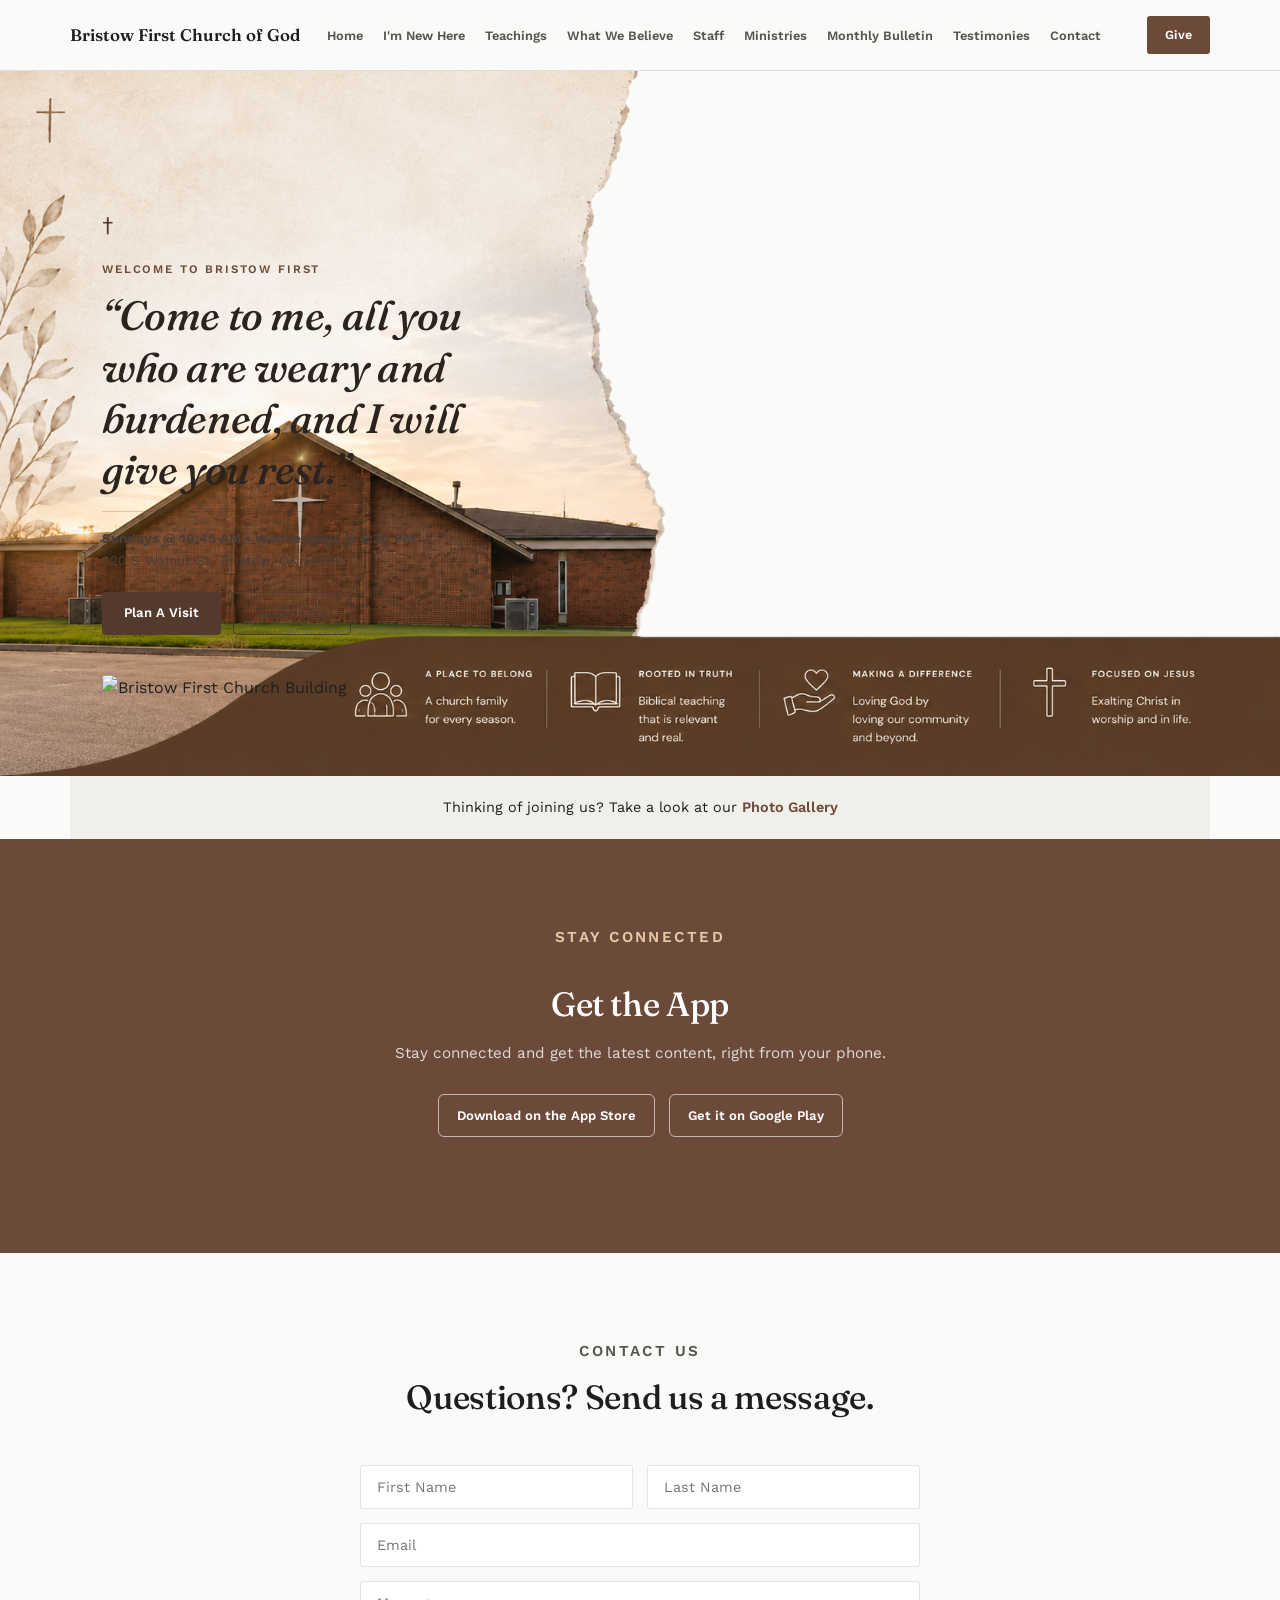
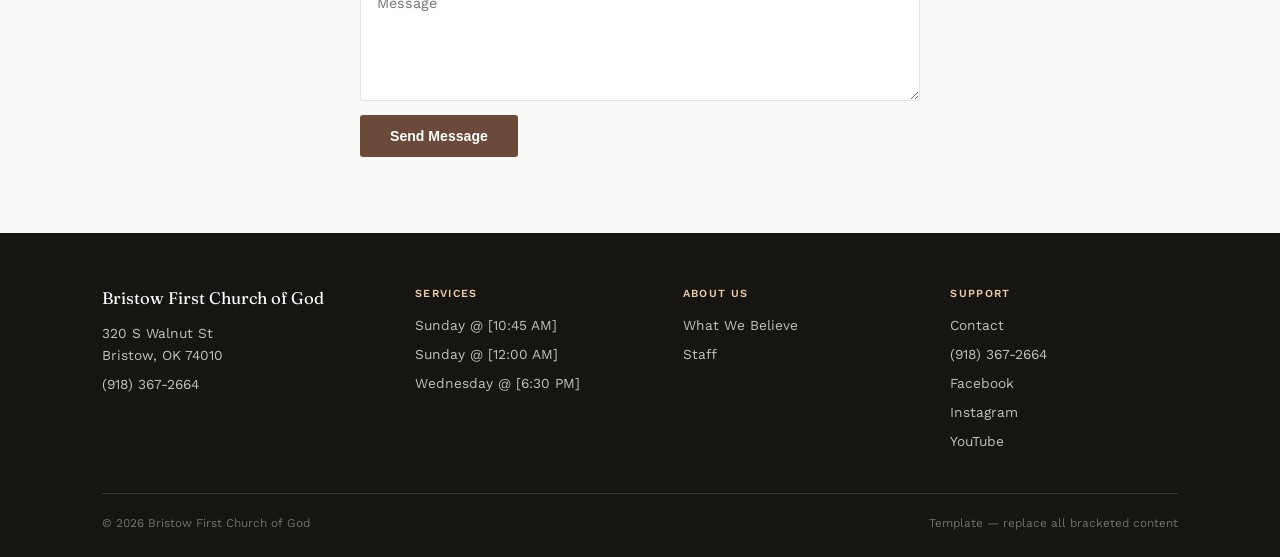
==== commit c0ea39b9: "bigger text" ====
--- a/index.html
+++ b/index.html
@@ -52,7 +52,7 @@
   </div>
 
   <!-- Torn Paper Frame Overlay -->
-  <img src="torn-paper-frame.png" class="hero-frame-overlay" alt="Torn paper layout" />
+  <img src="content.png" class="hero-frame-overlay" alt="Torn paper layout" />
 
   <!-- Content Layer -->
   <div class="hero-content">
--- a/styles.css
+++ b/styles.css
@@ -111,11 +111,12 @@
 
 .hero-verse {
   font-family: 'Fraunces', serif;
-  font-size: clamp(1.4rem, 2vw, 1.8rem);
+  /* Increased font size range from clamp(1.4rem, 2vw, 1.8rem) */
+  font-size: clamp(1.8rem, 3.2vw, 2.6rem); 
   font-style: italic;
   font-weight: 500;
   color: #2D231E;
-  line-height: 1.35;
+  line-height: 1.25;
   margin: 10px 0 16px;
 }
 
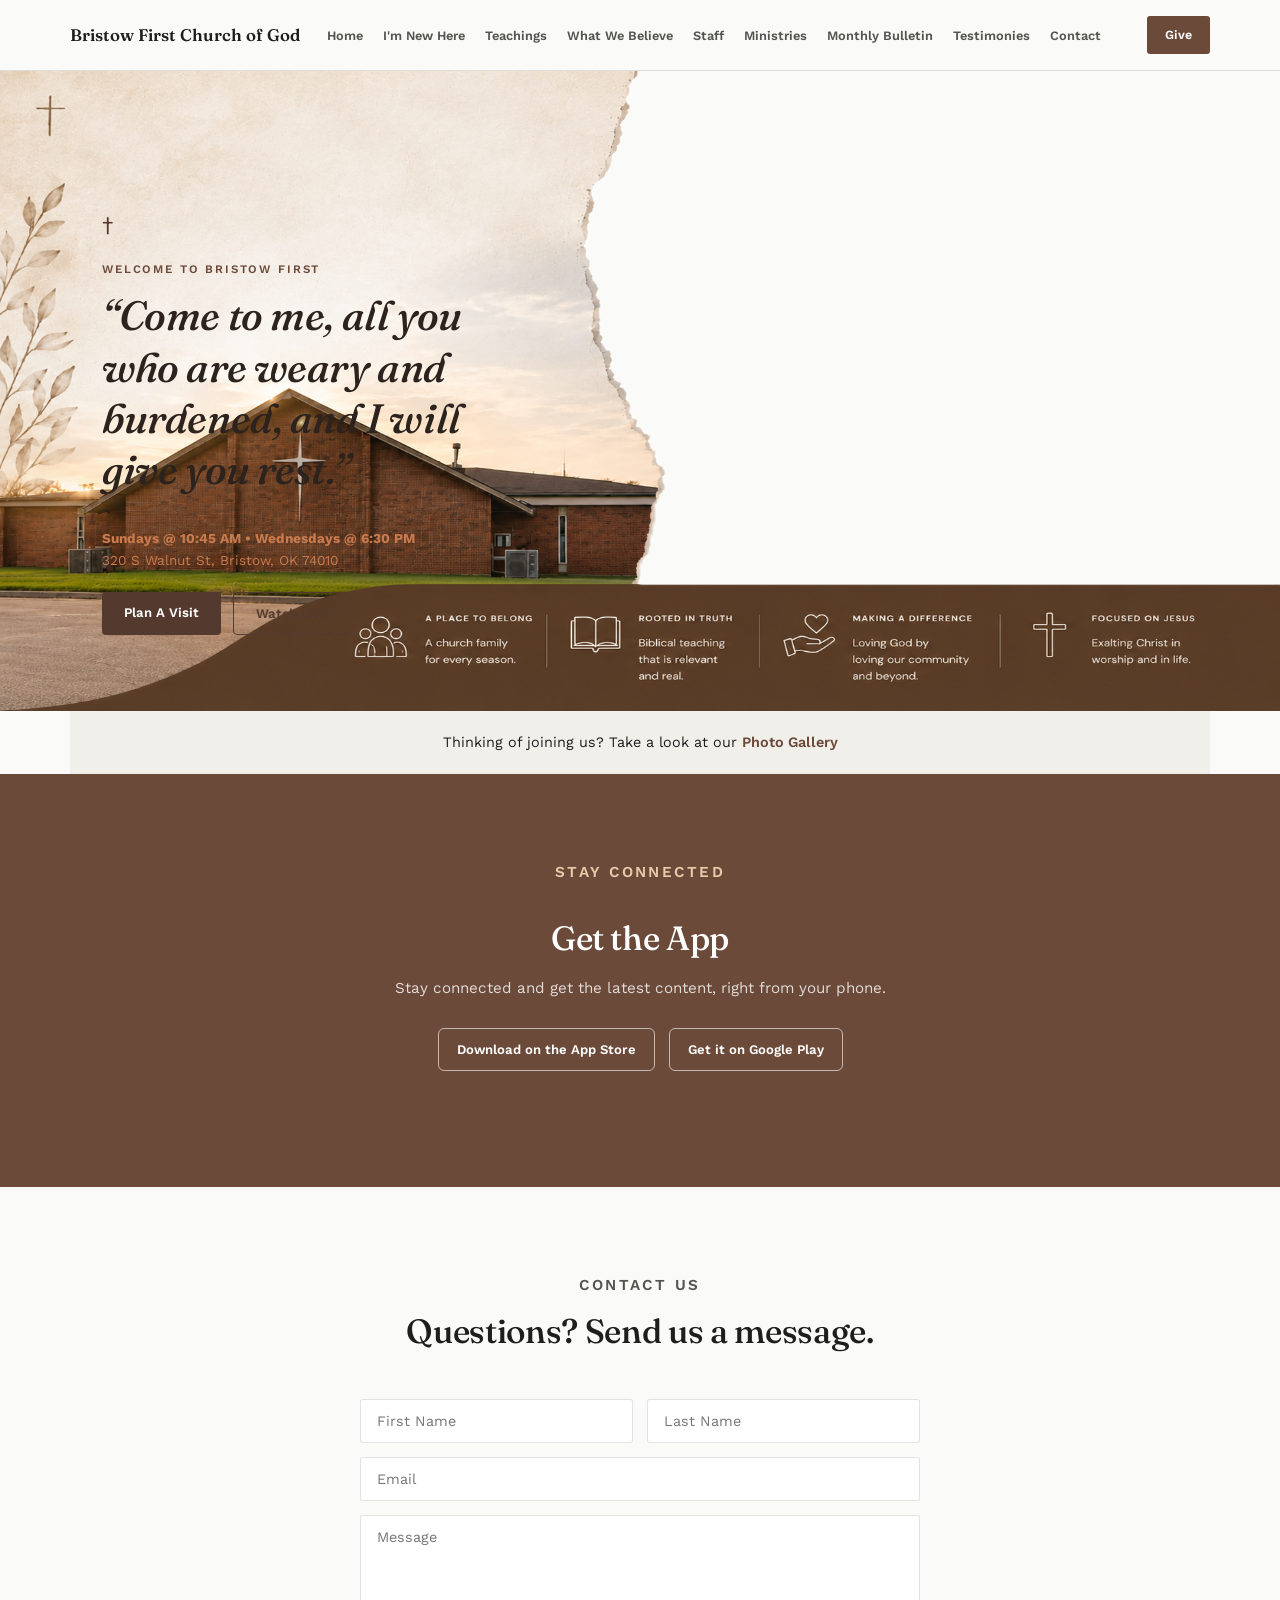
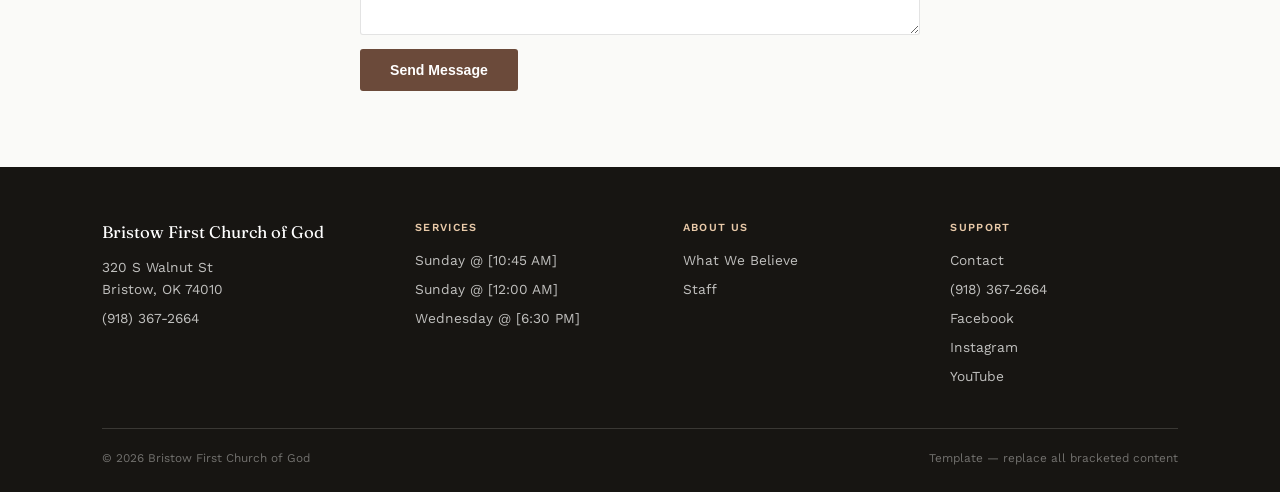
==== commit 14b18a0d: "removed random nonexistent image" ====
--- a/index.html
+++ b/index.html
@@ -75,11 +75,6 @@
           <a href="#visit" class="btn-solid-brown">Plan A Visit</a>
           <a href="#live" class="btn-outline-brown">Watch Live</a>
         </div>
-      </div>
-
-      <!-- Bottom Left: Church Building Photo -->
-      <div class="hero-building-image">
-        <img src="church-building.jpg" alt="Bristow First Church Building" />
       </div>
 
     </div>
--- a/styles.css
+++ b/styles.css
@@ -129,7 +129,7 @@
 
 .hero-details {
   font-size: 0.85rem;
-  color: #4A3E37;
+  color: #c97b4d;
   line-height: 1.6;
   margin-bottom: 20px;
 }
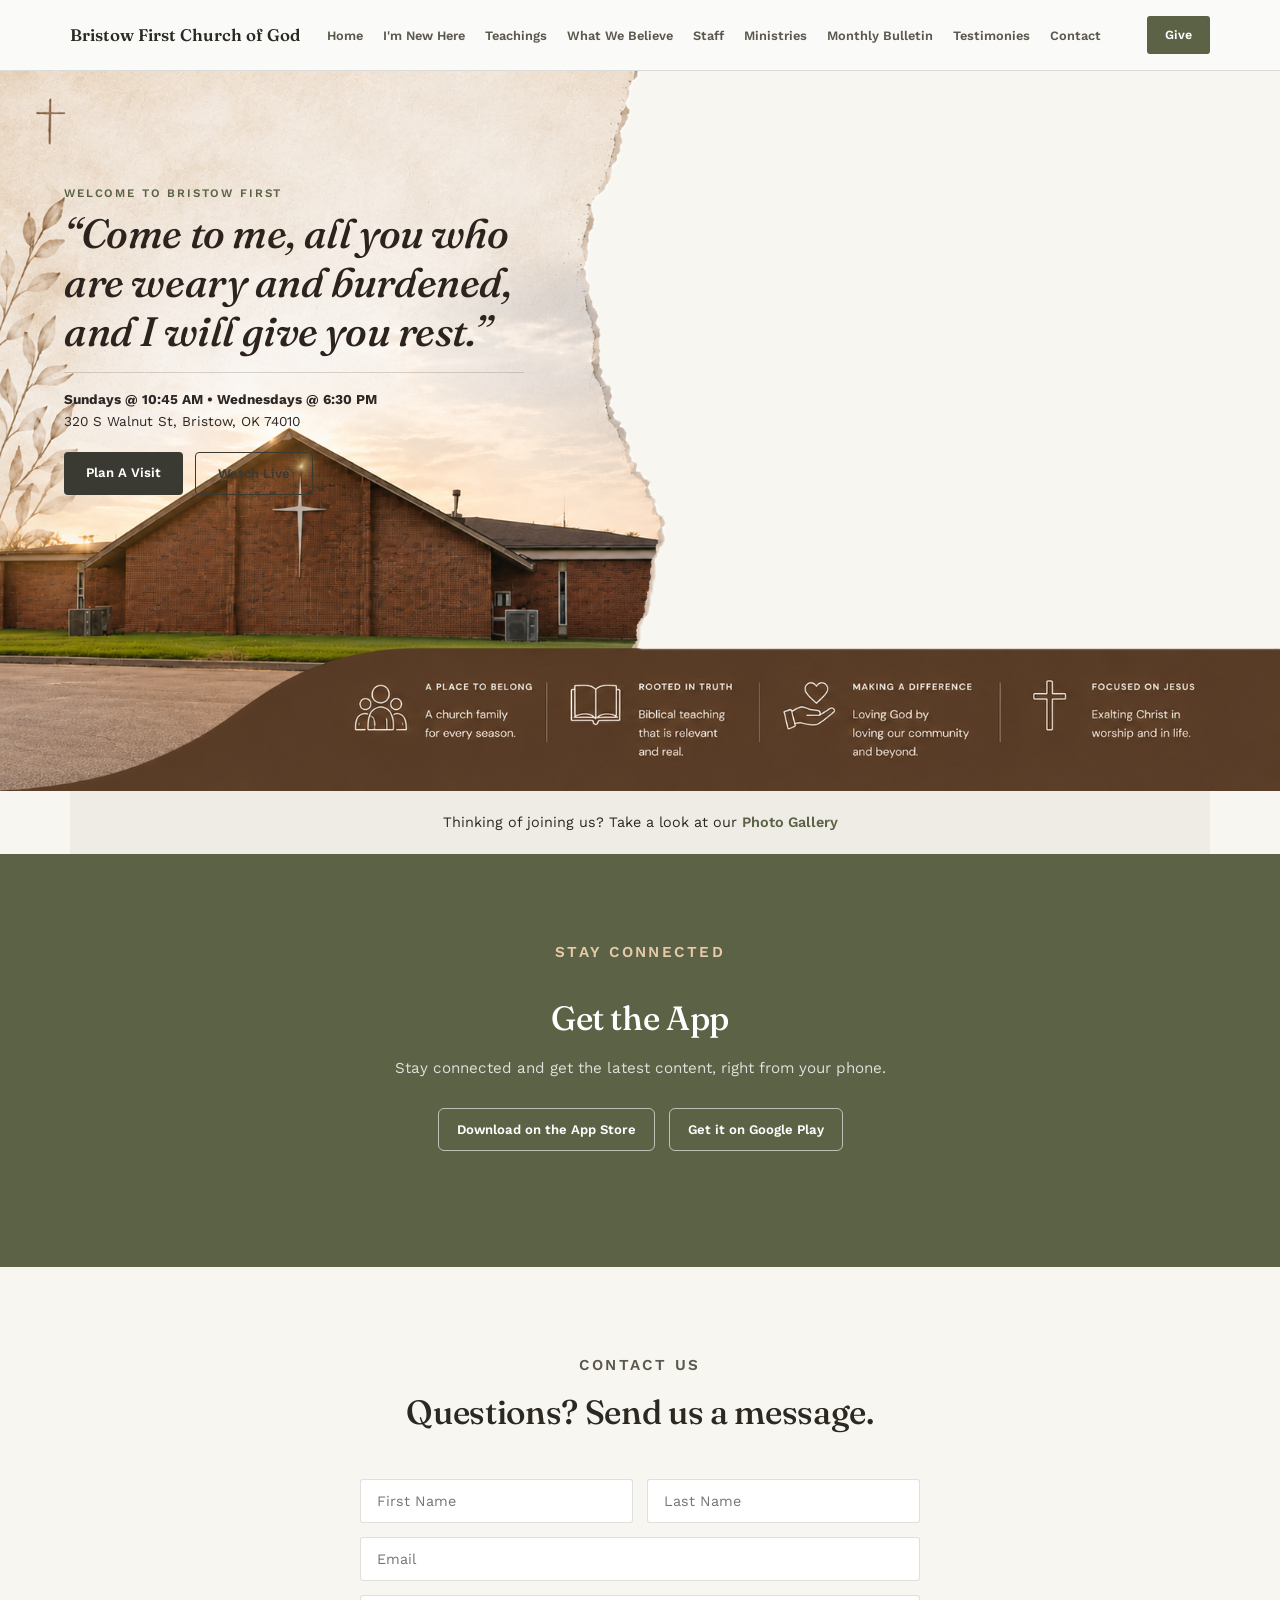
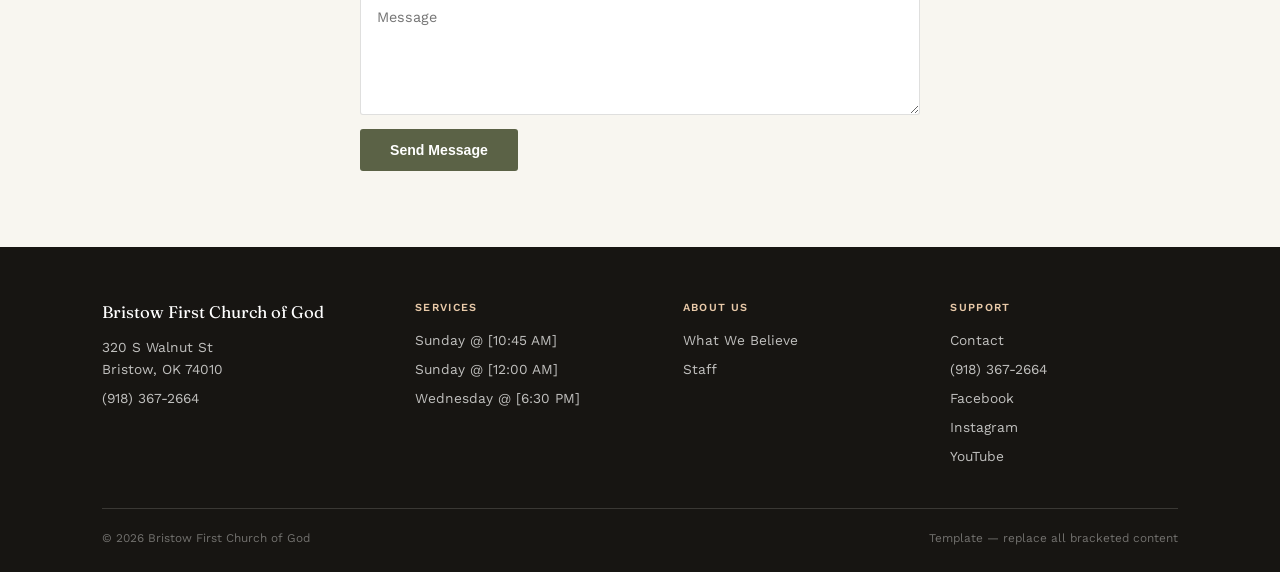
==== commit 5fd75ab6: "fixed hero color's position and image" ====
--- a/index.html
+++ b/index.html
@@ -60,7 +60,6 @@
       
       <!-- Top Left: Verse & Info (Keeps text inside the paper section) -->
       <div class="hero-text-card">
-        <div class="cross-icon">†</div>
         <span class="eyebrow">WELCOME TO BRISTOW FIRST</span>
         <h1 class="hero-verse">“Come to me, all you who are weary and burdened, and I will give you rest.”</h1>
         
--- a/styles.css
+++ b/styles.css
@@ -1,11 +1,11 @@
 :root {
-  --bg: #FAFAF8;
-  --ink: #1E1E1E;
-  --ink-soft: #55554F;
-  --accent: #6B4A3A;
-  --accent-deep: #543A2E;
-  --line: rgba(30,30,30,0.12);
-  --panel: #F1EFEA;
+  --bg: #F8F6F0;
+  --ink: #2B2922;
+  --ink-soft: #5C584E;
+  --accent: #5B6246;
+  --accent-deep: #3B3A32;
+  --line: rgba(43, 41, 34, 0.15);
+  --panel: #EFECE6;
 }
 * { box-sizing: border-box; margin: 0; padding: 0; }
 html { scroll-behavior: smooth; }
@@ -34,14 +34,14 @@
    ========================================================== */
 
 /* Outer Shell */
+/* 1. Ensure hero height matches the aspect ratio of your background image */
 .hero-wrapper {
   position: relative;
   width: 100%;
-  height: auto;
-  min-height: auto;
+  min-height: 80vh; /* Ensures the container is tall enough to show the church */
   overflow: hidden;
   display: flex;
-  align-items: center;
+  align-items: flex-start; /* Keeps text anchored to the top */
   background-color: var(--bg);
 }
 
@@ -68,25 +68,44 @@
   opacity: 1;
 }
 
-/* 2. Torn Paper Frame Overlay (Middle Layer) */
-.hero-frame-overlay {
-  position: absolute;
-  inset: 0;
-  width: 100%;
-  height: 100%;
-  object-fit: fill;
-  z-index: 2;
-  pointer-events: none;
-}
-
-/* 3. Content Area (Top Layer) */
+/* 1. Remove max-width and centering to pin text to the top-left */
 .hero-content {
   position: relative;
   z-index: 3;
   width: 100%;
-  max-width: 1140px;
-  margin: 0 auto;
-  padding: 40px 32px 0;
+  max-width: 100%; /* Spans full width so text can reach the true left edge */
+  margin: 0;        /* Removes centering margins */
+  padding: 32px 0 0 64px; /* Control exact distance from top and left bounds */
+}
+
+/* 2. Constrain text width so line wraps naturally instead of squishing */
+.hero-text-card {
+  padding-top: 0;
+  margin-top: 0;
+  max-width: 520px; /* Gives the large quote room to breathe */
+}
+
+/* 2. Position the background frame overlay properly */
+.hero-frame-overlay {
+  position: absolute;
+  top: 0;
+  left: 0;
+  width: 100%;
+  height: 100%;
+  object-fit: cover; /* Fills container completely without breaking ratio */
+  object-position: top left; /* Locks top-left design details in place */
+  z-index: 2;
+  pointer-events: none;
+}
+
+.hero-verse {
+  font-family: 'Fraunces', serif;
+  font-size: clamp(1.8rem, 3.2vw, 2.6rem);
+  font-style: italic;
+  font-weight: 500;
+  color: #2D231E;
+  line-height: 1.2;
+  margin: 4px 0 12px; /* Pulls verse up directly under the cross */
 }
 
 /* Grid layout keeping text on the top-left */
@@ -97,29 +116,6 @@
   gap: 20px;
 }
 
-/* Top Paper Card (Text Container) */
-.hero-text-card {
-  padding-top: 20px;
-  max-width: 440px;
-}
-
-.cross-icon {
-  font-size: 1.4rem;
-  color: var(--accent-deep);
-  margin-bottom: 12px;
-}
-
-.hero-verse {
-  font-family: 'Fraunces', serif;
-  /* Increased font size range from clamp(1.4rem, 2vw, 1.8rem) */
-  font-size: clamp(1.8rem, 3.2vw, 2.6rem); 
-  font-style: italic;
-  font-weight: 500;
-  color: #2D231E;
-  line-height: 1.25;
-  margin: 10px 0 16px;
-}
-
 .hero-divider {
   width: 100%;
   height: 1px;
@@ -129,7 +125,7 @@
 
 .hero-details {
   font-size: 0.85rem;
-  color: #c97b4d;
+  color: #2c2626;
   line-height: 1.6;
   margin-bottom: 20px;
 }
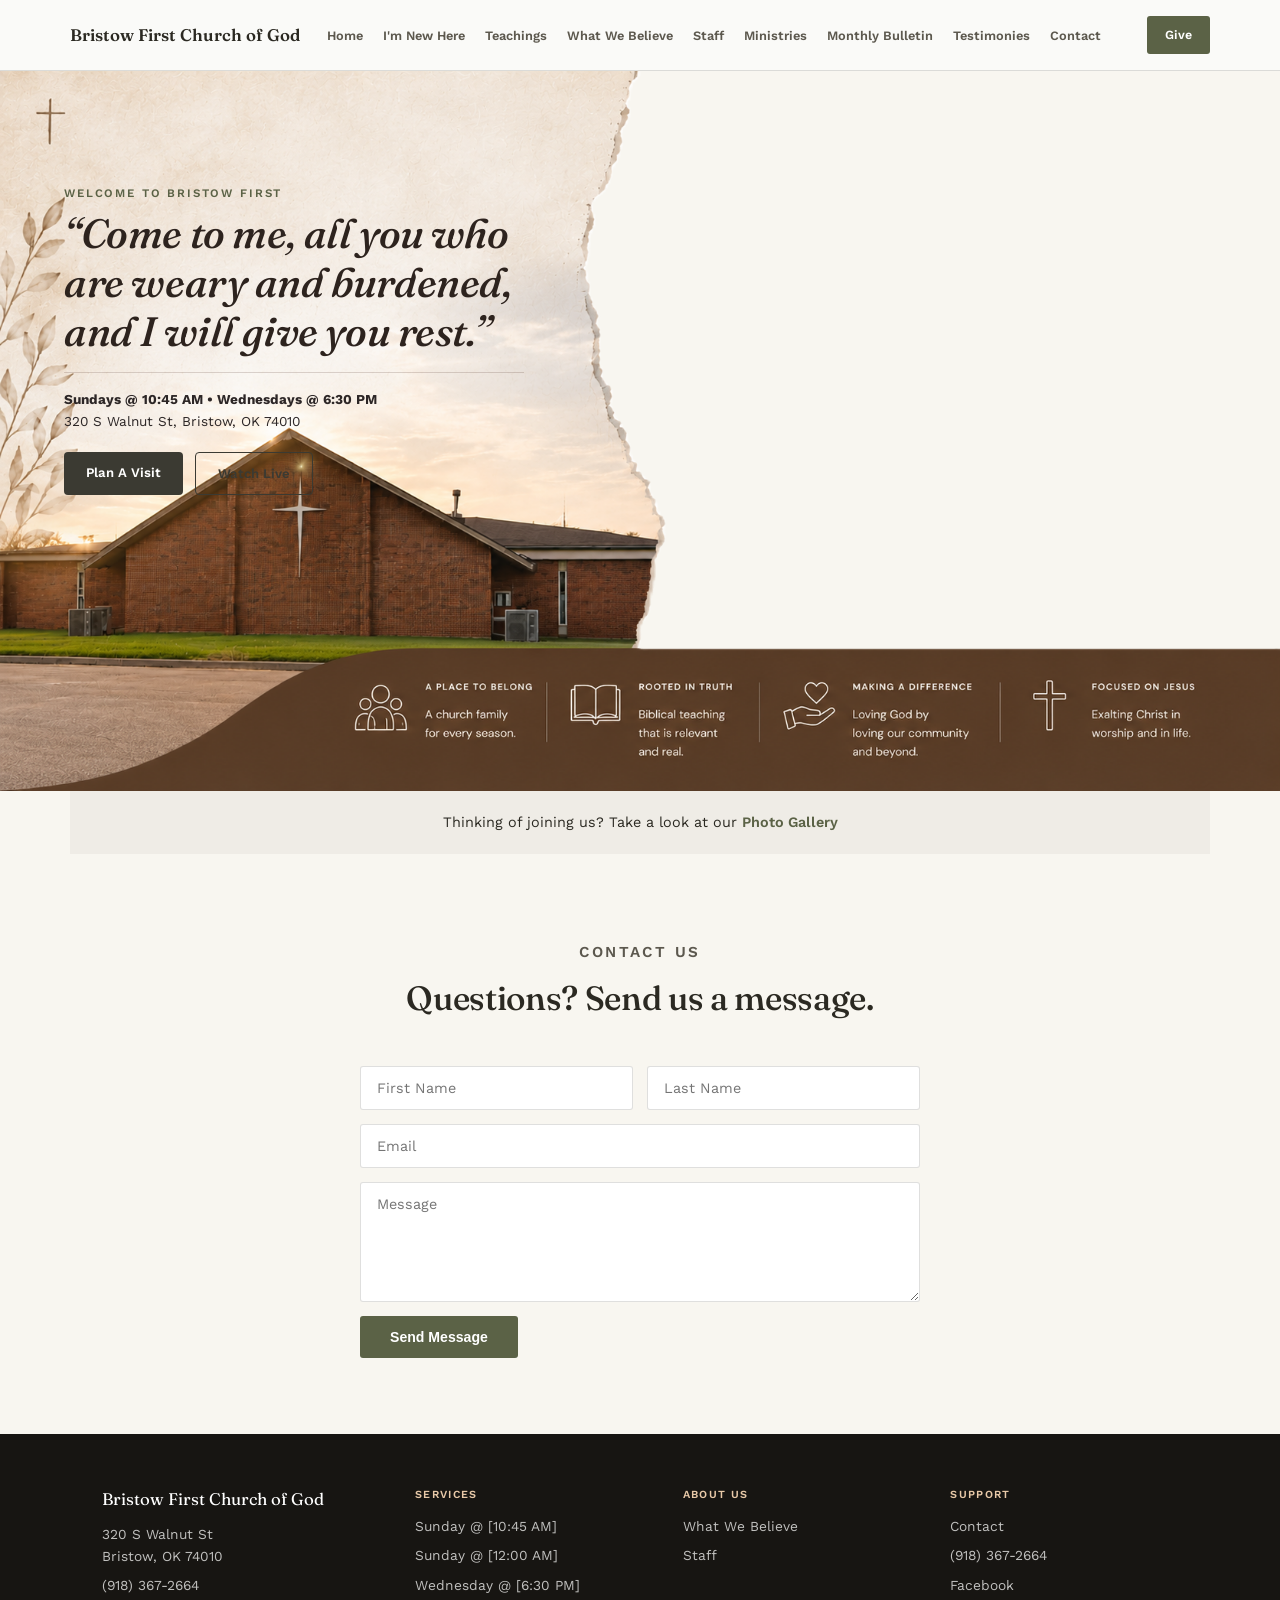
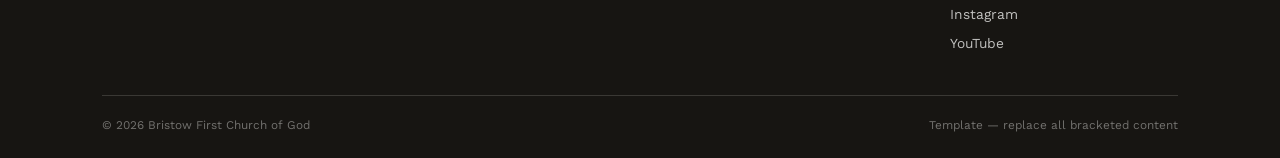
==== commit a0bcb652: "fixed front page and what we believe page" ====
--- a/index.html
+++ b/index.html
@@ -83,18 +83,6 @@
 <div class="gallery-strip wrap">
   Thinking of joining us? Take a look at our <a href="#">Photo Gallery</a>
 </div>
-
-<section class="app-band" id="ministries">
-  <div class="wrap section-head">
-    <p class="eyebrow" style="color:#E8C9A8;">Stay Connected</p>
-    <h2>Get the App</h2>
-    <p>Stay connected and get the latest content, right from your phone.</p>
-    <div class="app-badges">
-      <span class="app-badge">Download on the App Store</span>
-      <span class="app-badge">Get it on Google Play</span>
-    </div>
-  </div>
-</section>
 
 <section id="contact">
   <div class="wrap">
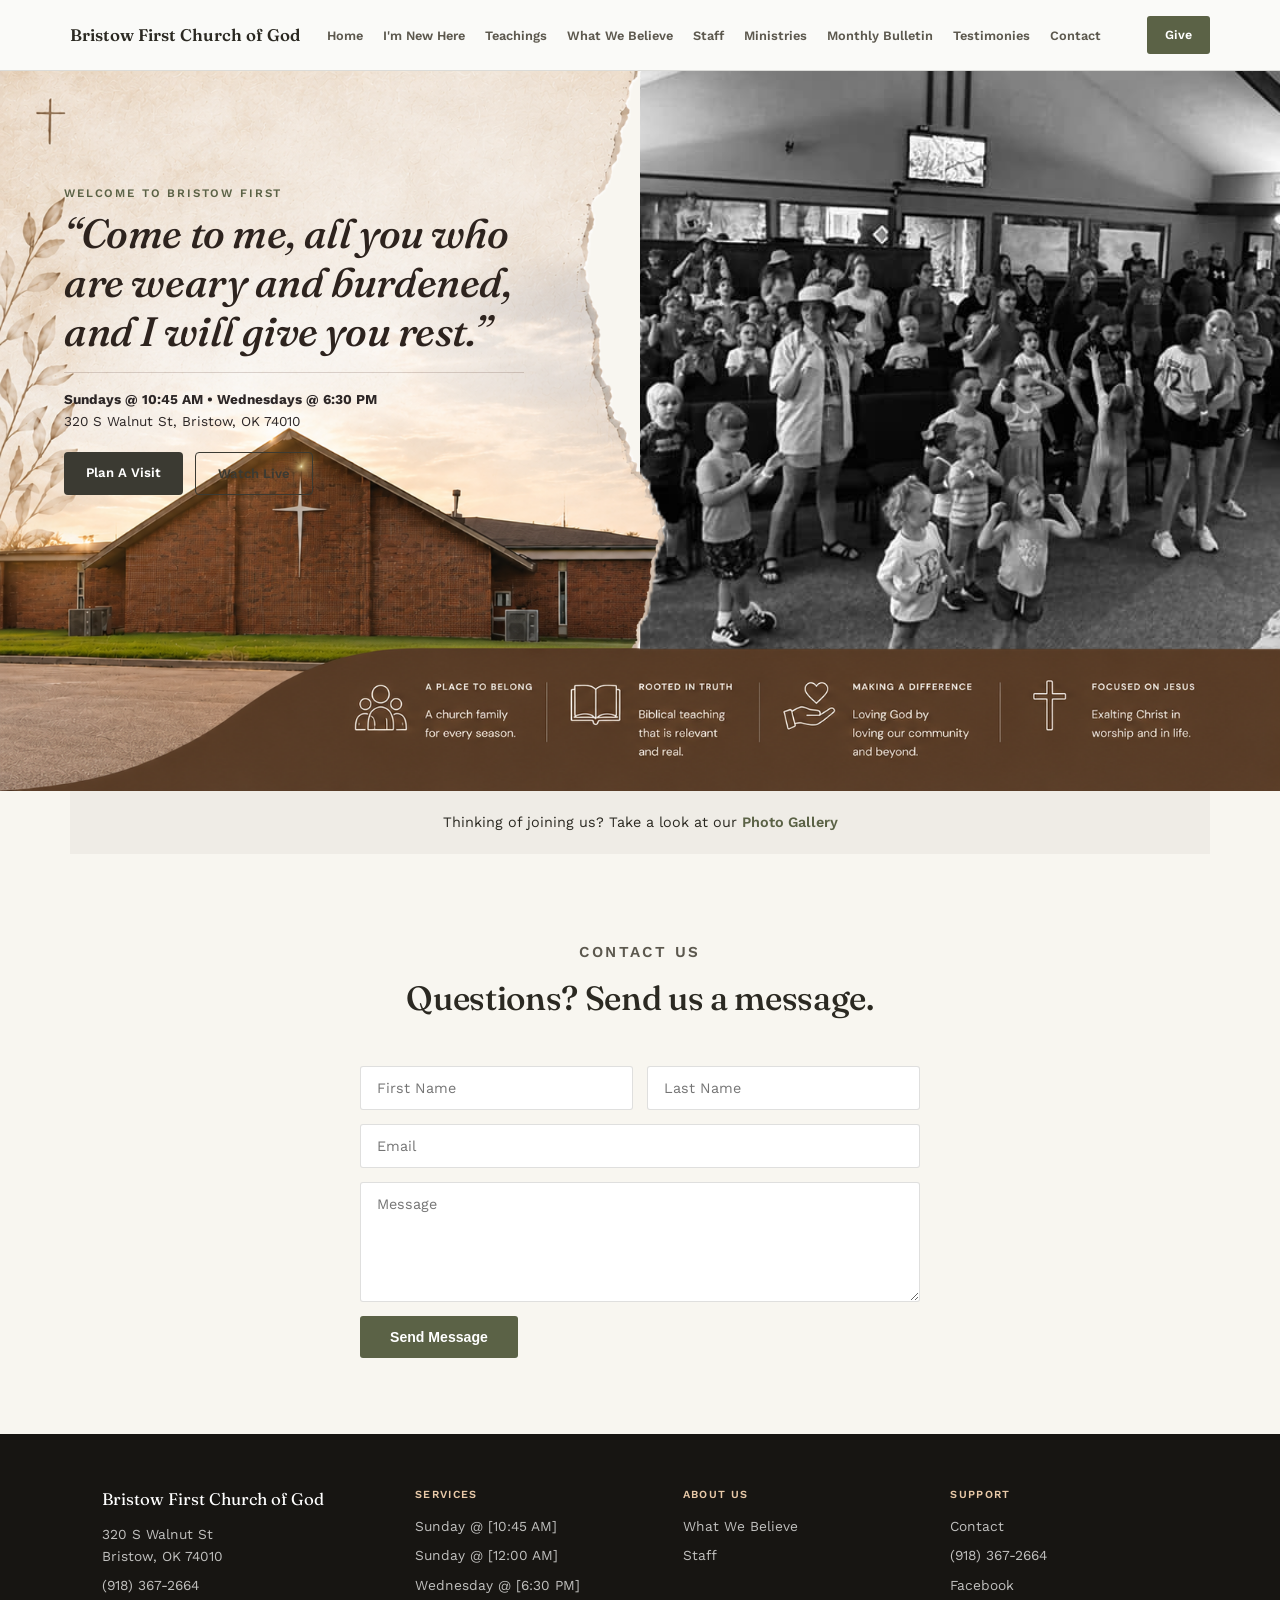
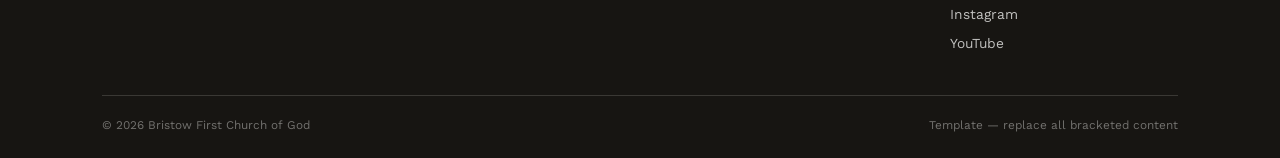
==== commit 1980dc67: "Update slideshow images in index.html" ====
--- a/index.html
+++ b/index.html
@@ -47,8 +47,9 @@
 <section class="hero-wrapper">
   <!-- Slideshow area on the right -->
   <div class="slideshow-container">
-    <div class="slide active" style="background-image: url('slide1.jpg');"></div>
-    <div class="slide" style="background-image: url('slide2.jpg');"></div>
+    <div class="slide active" style="background-image: url('493895457_9792569174158054_784268697321999287_n.jpg');"></div>
+    <div class="slide" style="background-image: url('602387395_10163509247159706_4729197468508414885_n.jpg');"></div>
+    <div class="slide" style="background-image: url('660450017_10163955212059706_357873952795767152_n.jpg');"></div>
   </div>
 
   <!-- Torn Paper Frame Overlay -->
@@ -185,4 +186,4 @@
 });
 </script>
 </body>
-</html>+</html>
--- a/styles.css
+++ b/styles.css
@@ -225,6 +225,13 @@
 }
 .contact-form button:hover { background: var(--accent-deep); }
 
+.btn-primary {
+  display: inline-block; background: var(--accent); color: #fff;
+  padding: 12px 26px; border-radius: 4px; font-size: 0.85rem; font-weight: 600;
+  text-decoration: none; border: none; cursor: pointer;
+}
+.btn-primary:hover { background: var(--accent-deep); }
+
 /* ---- Footer: Services / About / Support columns ---- */
 footer { background: #171512; color: rgba(250,250,248,0.75); padding: 52px 0 24px; }
 .footer-grid { display: grid; grid-template-columns: 1.2fr 1fr 1fr 1fr; gap: 40px; padding-bottom: 34px; border-bottom: 1px solid rgba(250,250,248,0.15); }
@@ -315,30 +322,25 @@
 /* ==========================================================
    Teachings page
    ========================================================== */
-.current-series {
-  background: var(--panel);
-  border-radius: 8px;
-  padding: 36px;
-  display: flex; justify-content: space-between; align-items: center;
-  gap: 24px; flex-wrap: wrap;
-  margin-bottom: 56px;
-}
-.current-series h3 { font-size: 1.3rem; margin: 6px 0 6px; }
-.current-series p { color: var(--ink-soft); font-size: 0.92rem; }
-
-.book-columns { display: grid; grid-template-columns: 1fr 1fr; gap: 48px; }
-.book-columns h3 { font-size: 0.9rem; letter-spacing: 0.1em; text-transform: uppercase; color: var(--accent); margin-bottom: 18px; }
-.book-list { list-style: none; columns: 2; gap: 20px; }
-.book-list li { margin-bottom: 10px; break-inside: avoid; }
-.book-list a { font-size: 0.92rem; color: var(--ink); border-bottom: 1px solid transparent; }
-.book-list a:hover { color: var(--accent); border-bottom-color: var(--accent); }
-
-.topic-chip-row { display: flex; flex-wrap: wrap; gap: 10px; margin-top: 56px; }
-.topic-chip {
-  border: 1px solid var(--line); border-radius: 20px; padding: 9px 18px;
-  font-size: 0.84rem; font-weight: 500; color: var(--ink-soft);
-}
-.topic-chip:hover { border-color: var(--accent); color: var(--accent); }
+.video-frame {
+  max-width: 900px; margin: 0 auto;
+  aspect-ratio: 16/9; background: #17140f; border-radius: 6px;
+  overflow: hidden; border: 1px solid var(--line);
+}
+.video-frame iframe { width: 100%; height: 100%; display: block; border: 0; }
+
+.catalog-frame {
+  max-width: 900px; margin: 0 auto;
+  height: 640px; background: #17140f; border-radius: 6px;
+  overflow: hidden; border: 1px solid var(--line);
+}
+.catalog-frame iframe { width: 100%; height: 100%; display: block; border: 0; }
+
+.catalog-subscribe { text-align: center; margin-top: 28px; }
+
+@media (max-width: 640px) {
+  .catalog-frame { height: 420px; }
+}
 
 /* ==========================================================
    What We Believe page
@@ -352,6 +354,57 @@
   background: var(--panel); border: 1px dashed var(--accent);
   border-radius: 6px; padding: 18px 22px; font-size: 0.86rem; color: var(--ink-soft);
   margin-bottom: 44px;
+}
+.belief-placeholder-flag a { color: var(--accent); font-weight: 600; text-decoration: underline; }
+
+/* Mission / Vision band */
+.mv-band { background: var(--accent-deep); padding: 56px 0; }
+.mv-grid { display: grid; grid-template-columns: 1fr 1fr; gap: 40px; }
+.mv-card { color: #fff; }
+.mv-text { font-family: 'Fraunces', serif; font-style: italic; font-size: 1.25rem; font-weight: 400; line-height: 1.45; margin: 10px 0 10px; color: #F4F1EA; }
+.mv-ref { font-size: 0.8rem; color: rgba(255,255,255,0.6); }
+
+/* Section heads within the beliefs page */
+.belief-section-head { max-width: 640px; margin: 0 0 30px; }
+.belief-section-head h2 { font-size: clamp(1.5rem, 2.6vw, 1.9rem); margin-top: 6px; }
+.belief-section-sub { color: var(--ink-soft); font-size: 0.92rem; margin-top: 8px; }
+
+/* Expandable belief cards */
+.commitments-grid { display: grid; grid-template-columns: repeat(2, 1fr); gap: 14px; }
+.commitments-grid.distinctives { grid-template-columns: repeat(2, 1fr); }
+.commitment-card {
+  background: #fff; border: 1px solid var(--line); border-radius: 6px;
+  padding: 4px 4px; overflow: hidden;
+}
+.commitment-card summary {
+  list-style: none; cursor: pointer; padding: 18px 22px;
+  font-family: 'Fraunces', serif; font-size: 1.02rem; font-weight: 500;
+  display: flex; align-items: center; justify-content: space-between; gap: 12px;
+}
+.commitment-card summary::-webkit-details-marker { display: none; }
+.commitment-card summary::after {
+  content: "+"; font-family: 'Work Sans', sans-serif; font-size: 1.1rem; font-weight: 400;
+  color: var(--accent); flex-shrink: 0; transition: transform 0.2s ease;
+}
+.commitment-card[open] summary::after { transform: rotate(45deg); }
+.commitment-card[open] summary { border-bottom: 1px solid var(--line); }
+.commitment-card p { color: var(--ink-soft); font-size: 0.92rem; padding: 4px 22px 20px; }
+
+/* Downloads */
+.downloads-band { background: var(--panel); }
+.downloads-list { display: grid; gap: 10px; max-width: 720px; }
+.download-row {
+  display: flex; justify-content: space-between; align-items: center;
+  background: #fff; border: 1px solid var(--line); border-radius: 4px;
+  padding: 16px 20px; font-size: 0.92rem;
+}
+.download-row em { color: var(--ink-soft); font-style: normal; font-size: 0.82rem; }
+.download-btn { color: var(--accent); font-weight: 600; font-size: 0.84rem; }
+.download-row:hover .download-btn { text-decoration: underline; }
+
+@media (max-width: 900px) {
+  .mv-grid { grid-template-columns: 1fr; gap: 28px; }
+  .commitments-grid, .commitments-grid.distinctives { grid-template-columns: 1fr; }
 }
 
 /* ==========================================================
